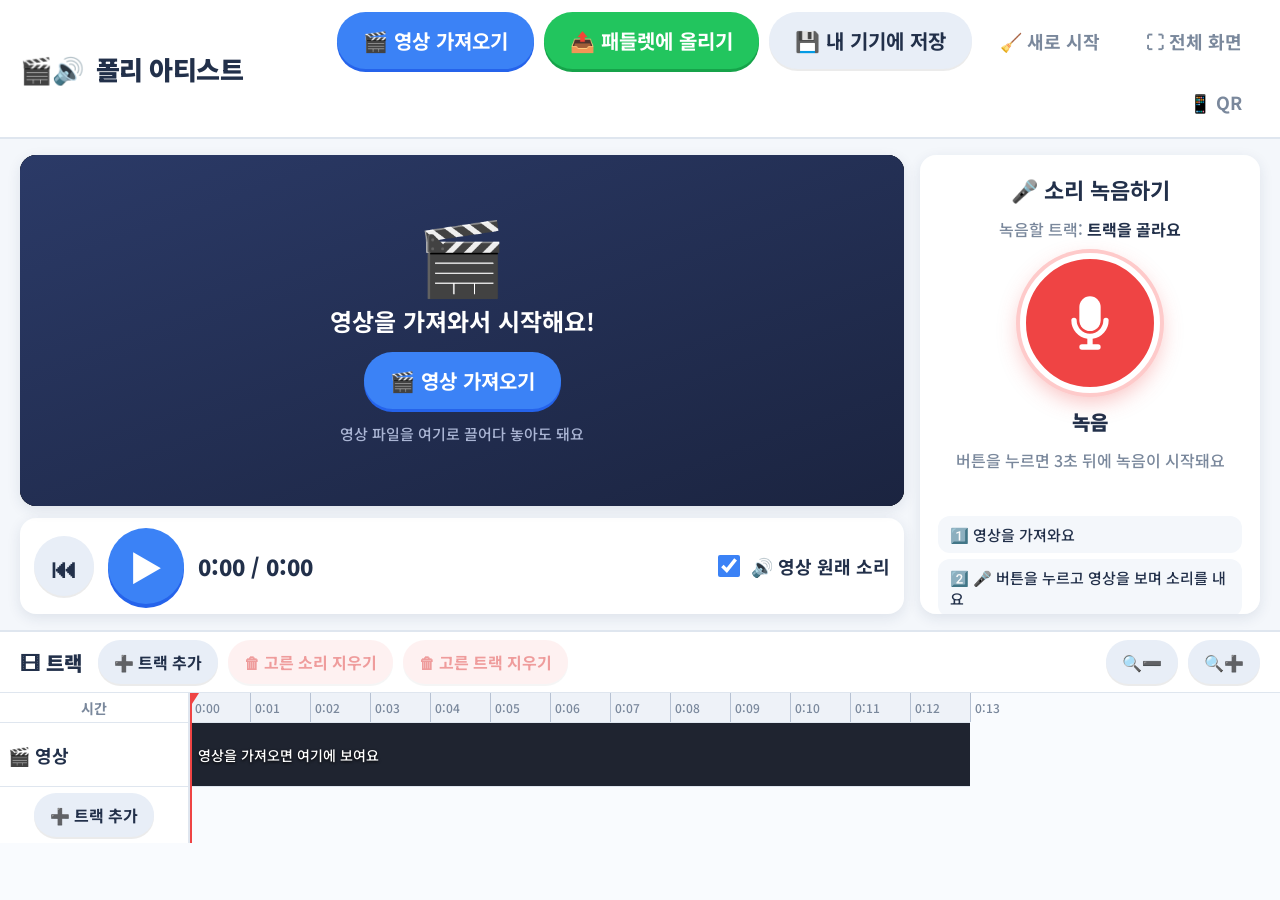
==== index.html @ d7aafd72 "영상 칸을 영상 비율 그대로 고정, 낮은 화면 레이아웃 조정 - video-stage 안에서 영상 비율에 맞춰 프레임 크기를 계산(회전·전체 화면·크기 변화 대응) - 타임라인 높" ====
<!DOCTYPE html>
<html lang="ko">
<head>
  <meta charset="utf-8">
  <meta name="viewport" content="width=device-width, initial-scale=1, maximum-scale=1, user-scalable=no, viewport-fit=cover">
  <meta name="theme-color" content="#3b82f6">
  <meta name="apple-mobile-web-app-capable" content="yes">
  <meta name="mobile-web-app-capable" content="yes">
  <meta name="apple-mobile-web-app-status-bar-style" content="default">
  <meta name="apple-mobile-web-app-title" content="폴리 아티스트">
  <link rel="manifest" href="manifest.webmanifest">
  <link rel="icon" href="icons/icon.svg" type="image/svg+xml">
  <link rel="apple-touch-icon" href="icons/icon-180.png">
  <title>폴리 아티스트 - 영상에 소리 입히기</title>
  <link rel="preconnect" href="https://fonts.googleapis.com">
  <link href="https://fonts.googleapis.com/css2?family=Noto+Sans+KR:wght@500;700;900&display=swap" rel="stylesheet">
  <link rel="stylesheet" href="css/style.css">
</head>
<body>

  <!-- 상단 바 -->
  <header class="topbar">
    <div class="logo"><span class="logo-emoji">🎬🔊</span> 폴리 아티스트</div>
    <div class="topbar-actions">
      <button id="btn-open-video" class="btn btn-big btn-blue">🎬 영상 가져오기</button>
      <button id="btn-send" class="btn btn-big btn-green">📤 패들렛에 올리기</button>
      <button id="btn-export" class="btn btn-big">💾 내 기기에 저장</button>
      <button id="btn-new" class="btn btn-ghost">🧹 새로 시작</button>
      <button id="btn-fullscreen" class="btn btn-ghost" title="전체 화면">⛶ 전체 화면</button>
      <button id="btn-qr" class="btn btn-ghost" title="접속 QR 보기">📱 QR</button>
    </div>
  </header>

  <!-- 작업 공간: 좌측 영상, 우측 녹음 패널 -->
  <main class="workspace">
    <section class="video-area">
      <div class="video-stage" id="video-stage">
      <div class="video-frame" id="video-frame">
        <video id="video" playsinline preload="auto"></video>

        <div class="video-empty" id="video-empty">
          <div class="big-emoji">🎬</div>
          <p class="empty-title">영상을 가져와서 시작해요!</p>
          <button class="btn btn-big btn-blue" id="btn-open-video-2">🎬 영상 가져오기</button>
          <p class="hint">영상 파일을 여기로 끌어다 놓아도 돼요</p>
        </div>

        <div class="countdown" id="countdown" hidden>3</div>
        <div class="rec-badge" id="rec-badge" hidden>● 녹음 중</div>
      </div>
      </div>

      <div class="transport">
        <button id="btn-start" class="btn btn-round" title="처음으로">⏮</button>
        <button id="btn-play" class="btn btn-round btn-play" title="재생">▶</button>
        <div class="time" id="time-display">0:00 / 0:00</div>
        <label class="toggle">
          <input type="checkbox" id="chk-original" checked>
          <span>🔊 영상 원래 소리</span>
        </label>
      </div>
    </section>

    <aside class="record-panel">
      <h2>🎤 소리 녹음하기</h2>
      <p class="record-target">녹음할 트랙: <span id="record-target">트랙을 골라요</span></p>

      <button id="btn-record" class="record-btn" title="녹음" aria-label="녹음">
        <svg class="mic-icon" viewBox="0 0 24 24" aria-hidden="true"><path d="M12 15a4 4 0 0 0 4-4V6a4 4 0 0 0-8 0v5a4 4 0 0 0 4 4z"/><path d="M19 11a1 1 0 0 0-2 0 5 5 0 0 1-10 0 1 1 0 0 0-2 0 7 7 0 0 0 6 6.92V20H9a1 1 0 0 0 0 2h6a1 1 0 0 0 0-2h-2v-2.08A7 7 0 0 0 19 11z"/></svg>
        <svg class="stop-icon" viewBox="0 0 24 24" aria-hidden="true"><rect x="5" y="5" width="14" height="14" rx="3"/></svg>
      </button>
      <p id="record-label" class="record-label">녹음</p>
      <p id="record-status" class="record-status">버튼을 누르면 3초 뒤에 녹음이 시작돼요</p>

      <div class="meter" title="마이크 소리 크기">
        <div id="meter-fill" class="meter-fill"></div>
      </div>

      <div class="tips">
        <div class="tip">1️⃣ 영상을 가져와요</div>
        <div class="tip">2️⃣ 🎤 버튼을 누르고 영상을 보며 소리를 내요</div>
        <div class="tip">3️⃣ 멈춤 버튼을 누르면 녹음 끝!</div>
        <div class="tip">4️⃣ ▶ 재생해서 들어 봐요</div>
      </div>
    </aside>
  </main>

  <!-- 하단 타임라인 -->
  <section class="timeline-area">
    <div class="timeline-toolbar">
      <span class="tl-title">🎞 트랙</span>
      <button id="btn-add-track" class="btn btn-small">➕ 트랙 추가</button>
      <button id="btn-del-clip" class="btn btn-small btn-red" disabled>🗑 고른 소리 지우기</button>
      <button id="btn-del-track" class="btn btn-small btn-red" disabled>🗑 고른 트랙 지우기</button>
      <span class="spacer"></span>
      <button id="btn-zoom-out" class="btn btn-small" title="작게 보기">🔍➖</button>
      <button id="btn-zoom-in" class="btn btn-small" title="크게 보기">🔍➕</button>
    </div>

    <div class="timeline-scroll" id="timeline-scroll">
      <div class="timeline-inner" id="timeline-inner">
        <div class="row ruler-row">
          <div class="track-head ruler-head">시간</div>
          <div class="lane ruler" id="ruler"></div>
        </div>
        <div class="row video-row">
          <div class="track-head video-head">🎬 영상</div>
          <div class="lane video-lane" id="video-lane"></div>
        </div>
        <div id="tracks"></div>
        <div class="row add-row">
          <div class="track-head add-head">
            <button id="btn-add-track-2" class="btn btn-small">➕ 트랙 추가</button>
          </div>
          <div class="lane add-lane"></div>
        </div>
        <div class="playhead" id="playhead"><div class="playhead-knob"></div></div>
      </div>
    </div>
  </section>

  <!-- 물어보기 창 -->
  <div class="modal" id="modal" hidden>
    <div class="modal-box">
      <p id="modal-text" class="modal-text"></p>
      <div class="modal-btns">
        <button id="modal-ok" class="btn btn-big btn-blue">네</button>
        <button id="modal-cancel" class="btn btn-big btn-ghost">아니요</button>
      </div>
    </div>
  </div>

  <!-- 내보내기 진행 창 -->
  <div class="modal" id="export-overlay" hidden>
    <div class="modal-box">
      <p class="modal-text">⏳ 작품을 만드는 중이에요…<br><small>영상이 끝날 때까지 잠깐 기다려요</small></p>
      <div class="progress"><div id="export-progress" class="progress-fill"></div></div>
      <div class="modal-btns">
        <button id="export-cancel" class="btn btn-ghost">그만두기</button>
      </div>
    </div>
  </div>

  <!-- 트랙 그림 고르기 -->
  <div class="modal" id="icon-modal" hidden>
    <div class="modal-box">
      <p class="modal-text">트랙 그림을 골라요</p>
      <div class="icon-grid" id="icon-grid"></div>
      <div class="modal-btns">
        <button id="icon-cancel" class="btn btn-big btn-ghost">닫기</button>
      </div>
    </div>
  </div>

  <!-- 접속 QR -->
  <div class="modal" id="qr-modal" hidden>
    <div class="modal-box qr-box">
      <p class="modal-text">📱 QR을 찍으면 이 앱이 열려요</p>
      <div id="qr-code" class="qr-code"></div>
      <p id="qr-warn" class="qr-warn" hidden>⚠️ 지금은 파일을 내 컴퓨터에서 직접 연 상태라, 이 주소로는 다른 기기가 들어올 수 없어요.<br>앱을 인터넷에 올린 주소(예: https://…github.io/Foley-artist/)를 아래에 적으면 QR이 만들어져요.</p>
      <label class="qr-url-label" for="qr-url">앱 주소 (학생이 들어올 주소)</label>
      <input id="qr-url" class="qr-url" type="url" placeholder="https://..." spellcheck="false">
      <label class="qr-url-label" for="qr-padlet">패들렛 주소 (선택) · 넣으면 학생 화면에 "패들렛 열기" 버튼이 생겨요</label>
      <input id="qr-padlet" class="qr-url" type="url" placeholder="https://padlet.com/..." spellcheck="false">
      <div class="modal-btns">
        <button id="qr-close" class="btn btn-big btn-blue">닫기</button>
      </div>
    </div>
  </div>

  <!-- 패들렛에 올리기 안내 -->
  <div class="modal" id="padlet-modal" hidden>
    <div class="modal-box padlet-box">
      <p class="modal-text">🎉 작품 파일을 저장했어요!</p>
      <ol class="steps">
        <li><b>패들렛</b>을 열어요</li>
        <li><b>➕</b> 버튼을 누르고 <b>파일 올리기</b>를 골라요</li>
        <li>방금 저장한 <b>폴리아티스트_작품</b> 파일을 골라요</li>
      </ol>
      <div class="padlet-btns">
        <a id="padlet-open" class="btn btn-big btn-blue" target="_blank" rel="noopener" hidden>🌐 패들렛 열기</a>
        <button id="padlet-save" class="btn btn-big">💾 파일 다시 저장</button>
      </div>
      <p id="padlet-nolink" class="hint-dark" hidden>선생님이 알려 준 패들렛 주소로 들어가서 올려요</p>
      <div class="modal-btns">
        <button id="padlet-close" class="btn btn-ghost">닫기</button>
      </div>
    </div>
  </div>

  <!-- 보내기 진행 -->
  <div class="modal" id="send-overlay" hidden>
    <div class="modal-box">
      <p class="modal-text" id="send-text">🎬 작품을 만드는 중이에요…</p>
      <div class="progress"><div id="send-progress" class="progress-fill"></div></div>
      <div class="modal-btns">
        <button id="send-cancel" class="btn btn-ghost">그만두기</button>
      </div>
    </div>
  </div>

  <div id="toast" class="toast" hidden></div>
  <input type="file" id="file-input" accept="video/*" hidden>

  <script src="js/vendor/qrcode.js"></script>
  <script src="js/app.js"></script>
</body>
</html>
---- css/style.css ----
/* ===== 폴리 아티스트 스타일 ===== */
:root {
  --bg: #f4f7fb;
  --panel: #ffffff;
  --line: #dfe6ef;
  --text: #22304a;
  --muted: #7a889c;
  --blue: #3b82f6;
  --blue-dark: #2563eb;
  --green: #22c55e;
  --green-dark: #16a34a;
  --red: #ef4444;
  --red-dark: #dc2626;
  --yellow: #fbbf24;
  --head-w: 190px;
  --radius: 16px;
  --shadow: 0 4px 14px rgba(30, 50, 90, 0.10);
}

* { box-sizing: border-box; }

html, body {
  height: 100%; margin: 0;
  overscroll-behavior: none;          /* 당겨서 새로고침 막기 */
  touch-action: manipulation;         /* 두 번 탭 확대 막기 */
  -webkit-touch-callout: none;        /* 길게 눌러도 메뉴 안 뜨게 */
  -webkit-tap-highlight-color: transparent;
}

body {
  font-family: "Noto Sans KR", "Apple SD Gothic Neo", "Malgun Gothic", system-ui, sans-serif;
  font-size: 18px;
  font-weight: 500;
  color: var(--text);
  background: var(--bg);
  display: grid;
  grid-template-rows: auto minmax(0, 1fr) min(320px, 30vh);
  grid-template-rows: auto minmax(0, 1fr) min(320px, 30dvh);
  grid-template-columns: minmax(0, 1fr);
  height: 100vh;
  height: 100dvh;
  overflow: hidden;
  -webkit-user-select: none;
  user-select: none;
}

button { font: inherit; cursor: pointer; }
input { font: inherit; }
[hidden] { display: none !important; }

/* ---------- 버튼 ---------- */
.btn {
  border: none;
  border-radius: 999px;
  padding: 10px 18px;
  background: #e8eef7;
  color: var(--text);
  font-weight: 700;
  box-shadow: 0 2px 0 rgba(0,0,0,0.08);
  transition: transform 0.08s ease, filter 0.1s ease;
  white-space: nowrap;
}
.btn:hover { filter: brightness(1.05); }
.btn:active { transform: translateY(2px) scale(0.98); box-shadow: none; }
.btn:disabled { opacity: 0.45; cursor: not-allowed; transform: none; }
.btn-big { font-size: 20px; padding: 14px 26px; }
.btn-small { font-size: 16px; padding: 10px 16px; min-height: 44px; }
.btn-blue { background: var(--blue); color: #fff; box-shadow: 0 3px 0 var(--blue-dark); }
.btn-green { background: var(--green); color: #fff; box-shadow: 0 3px 0 var(--green-dark); }
.btn-red { background: #fee2e2; color: var(--red-dark); }
.btn-ghost { background: transparent; box-shadow: none; color: var(--muted); }
.btn-ghost:hover { background: #e8eef7; }
.btn-round {
  width: 60px; height: 60px; border-radius: 50%;
  font-size: 26px; padding: 0; display: grid; place-items: center;
}
.btn-play { width: 76px; height: 76px; font-size: 34px; background: var(--blue); color: #fff; box-shadow: 0 4px 0 var(--blue-dark); }

/* ---------- 상단 바 ---------- */
.topbar {
  display: flex; align-items: center; justify-content: space-between; gap: 12px;
  padding: 12px 20px;
  background: var(--panel);
  border-bottom: 2px solid var(--line);
}
.logo { font-size: 26px; font-weight: 900; letter-spacing: -0.5px; white-space: nowrap; }
.logo-emoji { margin-right: 6px; }
.topbar-actions { display: flex; gap: 10px; align-items: center; flex-wrap: wrap; justify-content: flex-end; }

/* ---------- 작업 공간 ---------- */
.workspace {
  display: grid;
  grid-template-columns: 1fr 340px;
  gap: 16px;
  padding: 16px 20px;
  min-height: 0;
  min-width: 0;
}

.video-area { display: flex; flex-direction: column; gap: 12px; min-height: 0; }

/* 영상 무대: 남는 공간 전체. 그 안에서 .video-frame 이 영상 비율 그대로 최대 크기로 놓임 */
.video-stage {
  flex: 1; min-height: 0; min-width: 0;
  display: grid; place-items: center;
}
.video-frame {
  position: relative;
  width: 100%; height: 100%;        /* 영상이 없을 때는 무대를 다 채움. 영상이 오면 JS가 비율대로 크기를 정함 */
  background: #14161c;
  border-radius: var(--radius);
  overflow: hidden;
  box-shadow: var(--shadow);
  display: grid; place-items: center;
}
.video-frame.dragover { outline: 5px dashed var(--yellow); outline-offset: -5px; }
#video { width: 100%; height: 100%; max-width: 100%; max-height: 100%; object-fit: contain; object-position: center; display: block; background: #14161c; }
.video-frame:fullscreen { border-radius: 0; }

.video-empty {
  position: absolute; inset: 0;
  display: flex; flex-direction: column; align-items: center; justify-content: center; gap: 14px;
  color: #fff; text-align: center;
  background: linear-gradient(160deg, #2b3a67, #1b2440);
}
.big-emoji { font-size: 72px; line-height: 1; }
.empty-title { font-size: 24px; font-weight: 700; margin: 0; }
.hint { color: #aab5d4; font-size: 15px; margin: 0; }

.countdown {
  position: absolute; inset: 0;
  display: grid; place-items: center;
  font-size: 160px; font-weight: 900; color: #fff;
  text-shadow: 0 6px 30px rgba(0,0,0,0.6);
  background: rgba(0,0,0,0.35);
  animation: pop 1s ease-in-out infinite;
}
@keyframes pop { 0% { transform: scale(0.7); opacity: 0.4; } 30% { transform: scale(1.1); opacity: 1; } 100% { transform: scale(1); opacity: 1; } }

.rec-badge {
  position: absolute; top: 14px; left: 14px;
  background: var(--red); color: #fff;
  padding: 6px 14px; border-radius: 999px; font-weight: 900;
  animation: blink 1s steps(2, start) infinite;
}
@keyframes blink { to { visibility: hidden; } }

.transport {
  display: flex; align-items: center; gap: 14px;
  padding: 10px 14px;
  background: var(--panel);
  border-radius: var(--radius);
  box-shadow: var(--shadow);
}
.time { font-size: 22px; font-weight: 900; font-variant-numeric: tabular-nums; min-width: 120px; }
.toggle { margin-left: auto; display: flex; align-items: center; gap: 8px; cursor: pointer; font-weight: 700; }
.toggle input { width: 22px; height: 22px; accent-color: var(--blue); }

/* ---------- 녹음 패널 ---------- */
.record-panel {
  background: var(--panel);
  border-radius: var(--radius);
  box-shadow: var(--shadow);
  padding: 18px;
  display: flex; flex-direction: column; align-items: center; gap: 12px;
  overflow: auto;
}
.record-panel h2 { margin: 0; font-size: 22px; flex: 0 0 auto; }
.record-panel > p { flex: 0 0 auto; }
.record-target { margin: 0; color: var(--muted); font-size: 16px; text-align: center; }
.record-target span { color: var(--text); font-weight: 700; }

.record-btn {
  width: 140px; height: 140px; border-radius: 50%;
  border: 6px solid #fff;
  background: var(--red);
  box-shadow: 0 0 0 4px #fecaca, 0 8px 22px rgba(239, 68, 68, 0.35);
  display: flex; align-items: center; justify-content: center;
  flex: 0 0 auto;                      /* 패널이 낮아도 찌그러지지 않게 */
  padding: 0; position: relative;
  transition: transform 0.12s ease, background 0.2s ease;
}
.record-btn:hover { background: #f05252; }
.record-btn:active { transform: scale(0.94); }
.record-btn svg { width: 64px; height: 64px; fill: #fff; display: block; }
.record-btn .stop-icon { display: none; }
.record-btn.armed { animation: pulse 1s ease-in-out infinite; }
.record-btn.recording {
  background: #1f2937;
  animation: ring 1.2s ease-out infinite;
}
.record-btn.recording .mic-icon { display: none; }
.record-btn.recording .stop-icon { display: block; fill: var(--red); }
@keyframes pulse { 0%, 100% { transform: scale(1); } 50% { transform: scale(1.06); } }
@keyframes ring {
  0%   { box-shadow: 0 0 0 4px #fecaca, 0 0 0 8px rgba(239, 68, 68, 0.45); }
  100% { box-shadow: 0 0 0 4px #fecaca, 0 0 0 26px rgba(239, 68, 68, 0); }
}
@media (prefers-reduced-motion: reduce) {
  .record-btn.armed, .record-btn.recording, .rec-badge, .countdown { animation: none; }
}
.record-label { margin: 2px 0 0; font-size: 20px; font-weight: 900; }

.record-status { margin: 0; text-align: center; font-size: 16px; color: var(--muted); min-height: 44px; }

.meter { width: 100%; height: 18px; background: #e8eef7; border-radius: 999px; overflow: hidden; }
.meter-fill {
  height: 100%; width: 0%;
  background: linear-gradient(90deg, var(--green), var(--yellow) 70%, var(--red));
  transition: width 0.06s linear;
}

.tips { width: 100%; display: flex; flex-direction: column; gap: 6px; margin-top: auto; }
.tip { background: #f4f7fb; border-radius: 12px; padding: 8px 12px; font-size: 15px; }

/* ---------- 타임라인 ---------- */
.timeline-area {
  display: flex; flex-direction: column;
  min-width: 0; overflow: hidden;
  background: var(--panel);
  border-top: 2px solid var(--line);
  min-height: 0;
}
.timeline-toolbar {
  display: flex; align-items: center; gap: 10px;
  padding: 8px 20px;
  border-bottom: 1px solid var(--line);
}
.tl-title { font-weight: 900; font-size: 20px; margin-right: 6px; }
.spacer { flex: 1; }

.timeline-scroll { flex: 1; min-height: 0; overflow: auto; position: relative; background: #f9fbfe; touch-action: pan-x pan-y; -webkit-overflow-scrolling: touch; }
.timeline-inner { position: relative; min-width: 100%; }

.row { display: flex; position: relative; }
.track-head {
  position: sticky; left: 0; z-index: 6;
  width: var(--head-w); flex: 0 0 var(--head-w);
  background: #fff;
  border-right: 2px solid var(--line);
  border-bottom: 1px solid var(--line);
  display: flex; align-items: center; gap: 6px;
  padding: 6px 8px;
  font-weight: 700;
}
.lane {
  position: relative; flex: 0 0 auto;
  border-bottom: 1px solid var(--line);
  background-image: linear-gradient(90deg, rgba(0,0,0,0.05) 1px, transparent 1px);
}

.ruler-row { height: 30px; }
.ruler-head { font-size: 14px; color: var(--muted); justify-content: center; }
.ruler { background: #eef2f8; cursor: pointer; }
.tick { position: absolute; top: 0; bottom: 0; border-left: 1px solid #b7c2d3; font-size: 12px; color: var(--muted); padding-left: 4px; line-height: 30px; }

.video-row { height: 64px; }
.video-lane { background: #1f2430; cursor: pointer; overflow: hidden; }
.thumb { position: absolute; top: 0; height: 100%; object-fit: cover; opacity: 0.9; border-right: 1px solid rgba(255,255,255,0.15); }
.video-label { position: absolute; left: 8px; top: 50%; transform: translateY(-50%); color: #fff; font-size: 14px; pointer-events: none; text-shadow: 0 1px 3px #000; }

.track-row { height: 76px; }
.track-row.drop-target .lane { background-color: #fff7cc; }
.track-head.selected { background: #e6f0ff; box-shadow: inset 4px 0 0 var(--blue); }
.icon-btn { border: none; background: #f1f5fb; width: 44px; height: 44px; border-radius: 12px; font-size: 24px; padding: 0; flex: 0 0 auto; }
.icon-btn:active { transform: scale(0.95); }
.track-name {
  flex: 1; min-width: 0; border: none; background: transparent;
  font-weight: 700; font-size: 15px; padding: 2px 4px; border-radius: 6px;
  color: var(--text);
}
.track-name:focus { outline: 2px solid var(--blue); background: #fff; }
.track-btns { display: flex; flex-direction: row; gap: 4px; }
.mini-btn { border: none; background: #f1f5fb; font-size: 20px; width: 40px; height: 40px; padding: 0; border-radius: 10px; line-height: 1; flex: 0 0 auto; }
.mini-btn:hover { background: #e8eef7; }
.track-lane { cursor: pointer; }

.clip {
  position: absolute; top: 6px; bottom: 6px;
  border-radius: 12px;
  overflow: hidden;
  border: 3px solid rgba(0,0,0,0.12);
  cursor: grab;
  touch-action: none;
  box-shadow: 0 2px 6px rgba(0,0,0,0.12);
}
.clip.selected { border-color: var(--blue); box-shadow: 0 0 0 3px rgba(59,130,246,0.35); }
.clip.dragging { cursor: grabbing; opacity: 0.85; z-index: 3; }
.clip canvas { position: absolute; inset: 0; width: 100%; height: 100%; pointer-events: none; }
.clip-handle {
  position: absolute; top: 0; bottom: 0; width: 16px;
  cursor: ew-resize; touch-action: none; z-index: 2;
  display: flex; align-items: center; justify-content: center;
}
.clip-handle::after {
  content: ""; width: 4px; height: 40%; border-radius: 2px;
  background: rgba(0,0,0,0.35);
}
.clip-handle.left { left: 0; }
.clip-handle.right { right: 0; }
.clip.selected .clip-handle::after { background: var(--blue-dark); width: 5px; }
.clip.trimming { cursor: ew-resize; }
.clip-time {
  position: absolute; right: 8px; bottom: 4px;
  font-size: 12px; font-weight: 700; color: rgba(0,0,0,0.55);
  pointer-events: none; font-variant-numeric: tabular-nums;
}
.clip-label {
  position: absolute; left: 8px; top: 4px;
  font-size: 13px; font-weight: 700; color: rgba(0,0,0,0.7);
  pointer-events: none; white-space: nowrap;
  text-shadow: 0 1px 0 rgba(255,255,255,0.7);
}

.add-row { height: 56px; }
.add-head { justify-content: center; border-bottom: none; }
.add-lane { border-bottom: none; background: transparent; }

.playhead {
  position: absolute; top: 0; bottom: 0;
  width: 3px; margin-left: -1px;
  background: var(--red);
  z-index: 5; pointer-events: none;
}
.playhead-knob {
  position: absolute; top: 0; left: -8px;
  border-left: 9px solid transparent; border-right: 9px solid transparent;
  border-top: 14px solid var(--red);
}

/* ---------- 모달 / 토스트 ---------- */
.modal {
  position: fixed; inset: 0; z-index: 50;
  background: rgba(20, 30, 50, 0.45);
  display: grid; place-items: center;
}
.modal-box {
  background: #fff; border-radius: 24px; padding: 28px 32px;
  min-width: 340px; max-width: 90vw;
  box-shadow: 0 20px 50px rgba(0,0,0,0.3);
  display: flex; flex-direction: column; gap: 20px; align-items: center;
}
.modal-text { margin: 0; font-size: 22px; font-weight: 700; text-align: center; line-height: 1.5; }
.modal-text small { font-size: 16px; color: var(--muted); font-weight: 500; }
.modal-btns { display: flex; gap: 12px; }
.icon-grid {
  display: grid; grid-template-columns: repeat(6, 1fr); gap: 10px;
  max-width: 440px; max-height: 50vh; overflow: auto; padding: 4px;
}
.icon-choice {
  border: 3px solid transparent; background: #f1f5fb; border-radius: 14px;
  font-size: 34px; width: 60px; height: 60px; padding: 0; display: grid; place-items: center;
}
.icon-choice:active { transform: scale(0.92); }
.icon-choice.current { border-color: var(--blue); background: #e6f0ff; }
.qr-box { max-width: 420px; }
.qr-code { display: grid; place-items: center; background: #fff; padding: 8px; border-radius: 12px; }
.qr-code svg { width: min(60vw, 320px); height: auto; }
.qr-url-label { font-size: 14px; color: var(--muted); align-self: flex-start; }
.qr-warn { margin: 0; font-size: 15px; line-height: 1.5; background: #fff7cc; border-radius: 12px; padding: 10px 14px; text-align: left; }
.qr-url { width: 100%; font-size: 15px; padding: 10px 12px; border: 2px solid var(--line); border-radius: 10px; -webkit-user-select: text; user-select: text; }
.padlet-box { max-width: 480px; }
.steps { margin: 0; padding-left: 26px; font-size: 18px; line-height: 1.8; align-self: stretch; }
.padlet-btns { display: flex; flex-direction: column; gap: 10px; width: 100%; }
.padlet-btns .btn { text-align: center; text-decoration: none; display: block; }
.hint-dark { margin: 0; color: var(--muted); font-size: 15px; text-align: center; }
.progress { width: 100%; height: 20px; background: #e8eef7; border-radius: 999px; overflow: hidden; }
.progress-fill { height: 100%; width: 0%; background: var(--green); transition: width 0.2s linear; }

.toast {
  position: fixed; left: 50%; bottom: 340px; transform: translateX(-50%);
  background: #1f2937; color: #fff;
  padding: 14px 24px; border-radius: 999px;
  font-size: 20px; font-weight: 700;
  box-shadow: 0 10px 30px rgba(0,0,0,0.3);
  z-index: 60;
  animation: toast-in 0.25s ease;
}
@keyframes toast-in { from { opacity: 0; transform: translate(-50%, 10px); } to { opacity: 1; transform: translate(-50%, 0); } }

/* ---------- 작은 화면 ---------- */
/* 낮은 화면(가로로 든 태블릿): 여백과 조작 버튼을 줄여 영상 공간 확보 */
@media (max-height: 760px) {
  .topbar { padding: 8px 16px; }
  .logo { font-size: 20px; }
  .btn-big { font-size: 17px; padding: 10px 18px; }
  .workspace { padding: 10px 16px; gap: 10px; }
  .video-area { gap: 8px; }
  .transport { padding: 6px 12px; gap: 10px; }
  .btn-round { width: 48px; height: 48px; font-size: 22px; }
  .btn-play { width: 56px; height: 56px; font-size: 26px; }
  .time { font-size: 18px; min-width: 100px; }
  .record-panel { padding: 12px; gap: 8px; }
  .record-panel h2 { font-size: 18px; }
  .record-btn { width: 96px; height: 96px; border-width: 5px; }
  .record-btn svg { width: 44px; height: 44px; }
  .record-label { font-size: 16px; }
  .record-status { min-height: 0; font-size: 14px; }
  .tips { display: none; }
  .timeline-toolbar { padding: 6px 16px; }
  .track-row { height: 64px; }
  .video-row { height: 52px; }
}

@media (max-width: 900px) {
  body { grid-template-rows: auto 1fr min(300px, 34dvh); }
  .topbar { flex-wrap: wrap; }
  .topbar-actions { flex-wrap: wrap; }
  .workspace { grid-template-columns: 1fr; grid-template-rows: auto auto; overflow: auto; }
  .video-stage { height: 52vh; height: 52dvh; flex: 0 0 auto; }
  .record-panel { flex-direction: row; flex-wrap: wrap; justify-content: center; }
  .tips { display: none; }
  .record-btn { width: 104px; height: 104px; }
  .record-btn svg { width: 48px; height: 48px; }
  .logo { font-size: 20px; }
  .btn-big { font-size: 16px; padding: 10px 16px; }
}
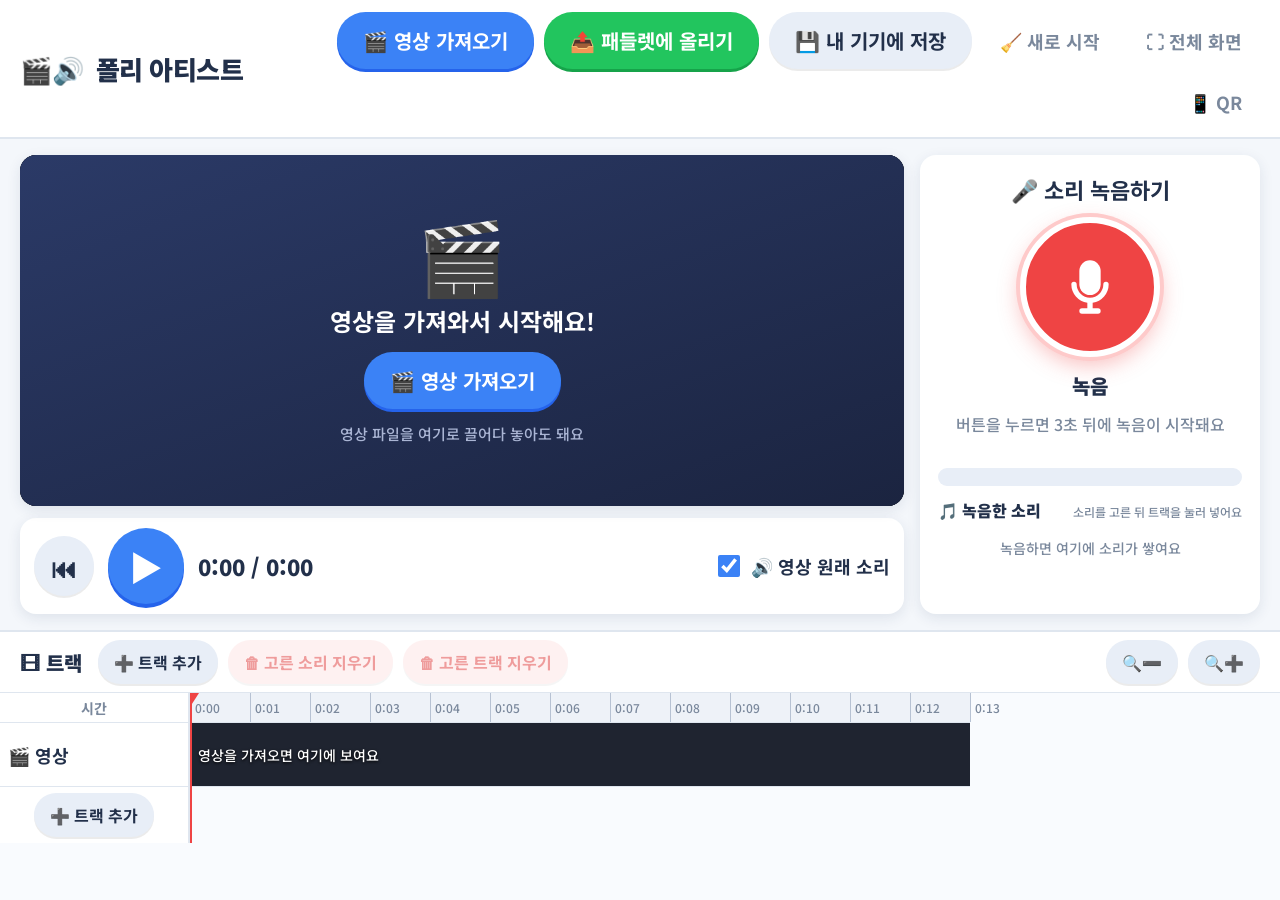
==== commit c4f369e6: "녹음한 소리 목록 도입: 녹음 → 목록에 쌓임 → 고른 뒤 트랙을 눌러 넣기 - 녹음 버튼 아래 안내문 대신 녹음 항목 목록(항목마다 다른 색, 들어 보기, 지우기) - 항목 선택" ====
--- a/index.html
+++ b/index.html
@@ -63,7 +63,6 @@
 
     <aside class="record-panel">
       <h2>🎤 소리 녹음하기</h2>
-      <p class="record-target">녹음할 트랙: <span id="record-target">트랙을 골라요</span></p>
 
       <button id="btn-record" class="record-btn" title="녹음" aria-label="녹음">
         <svg class="mic-icon" viewBox="0 0 24 24" aria-hidden="true"><path d="M12 15a4 4 0 0 0 4-4V6a4 4 0 0 0-8 0v5a4 4 0 0 0 4 4z"/><path d="M19 11a1 1 0 0 0-2 0 5 5 0 0 1-10 0 1 1 0 0 0-2 0 7 7 0 0 0 6 6.92V20H9a1 1 0 0 0 0 2h6a1 1 0 0 0 0-2h-2v-2.08A7 7 0 0 0 19 11z"/></svg>
@@ -76,11 +75,13 @@
         <div id="meter-fill" class="meter-fill"></div>
       </div>
 
-      <div class="tips">
-        <div class="tip">1️⃣ 영상을 가져와요</div>
-        <div class="tip">2️⃣ 🎤 버튼을 누르고 영상을 보며 소리를 내요</div>
-        <div class="tip">3️⃣ 멈춤 버튼을 누르면 녹음 끝!</div>
-        <div class="tip">4️⃣ ▶ 재생해서 들어 봐요</div>
+      <div class="sound-list-wrap">
+        <div class="sound-list-head">
+          <span>🎵 녹음한 소리</span>
+          <span id="sound-hint" class="sound-hint">소리를 고른 뒤 트랙을 눌러 넣어요</span>
+        </div>
+        <div id="sound-list" class="sound-list"></div>
+        <p id="sound-empty" class="sound-empty">녹음하면 여기에 소리가 쌓여요</p>
       </div>
     </aside>
   </main>
@@ -165,6 +166,7 @@
       <div class="modal-btns">
         <button id="qr-close" class="btn btn-big btn-blue">닫기</button>
       </div>
+      <p class="version-label">앱 버전 <span id="app-version"></span></p>
     </div>
   </div>
 
--- a/css/style.css
+++ b/css/style.css
@@ -210,8 +210,27 @@
   transition: width 0.06s linear;
 }
 
-.tips { width: 100%; display: flex; flex-direction: column; gap: 6px; margin-top: auto; }
-.tip { background: #f4f7fb; border-radius: 12px; padding: 8px 12px; font-size: 15px; }
+.sound-list-wrap { width: 100%; display: flex; flex-direction: column; gap: 6px; flex: 1 1 auto; min-height: 0; }
+.sound-list-head { display: flex; align-items: baseline; justify-content: space-between; gap: 8px; font-weight: 900; font-size: 16px; }
+.sound-hint { font-size: 12px; font-weight: 500; color: var(--muted); }
+.sound-hint.active { color: var(--blue-dark); font-weight: 700; cursor: pointer; }
+.sound-list { display: flex; flex-direction: column; gap: 6px; overflow: auto; min-height: 0; }
+.sound-empty { margin: 4px 0 0; font-size: 14px; color: var(--muted); text-align: center; }
+.sound-item {
+  display: flex; align-items: center; gap: 8px;
+  padding: 6px 8px; border-radius: 12px;
+  border: 3px solid transparent; background: #f4f7fb;
+  cursor: pointer; flex: 0 0 auto;
+}
+.sound-item:active { transform: scale(0.98); }
+.sound-item.selected { border-color: var(--blue); background: #e6f0ff; }
+.sound-item.placed { opacity: 0.9; }
+.sound-swatch { width: 26px; height: 26px; border-radius: 8px; flex: 0 0 auto; border: 2px solid rgba(0,0,0,0.12); }
+.sound-name { flex: 1; min-width: 0; font-weight: 700; font-size: 15px; white-space: nowrap; overflow: hidden; text-overflow: ellipsis; }
+.sound-meta { font-size: 12px; color: var(--muted); white-space: nowrap; }
+.sound-btn { border: none; background: #fff; width: 34px; height: 34px; border-radius: 10px; font-size: 15px; padding: 0; flex: 0 0 auto; box-shadow: 0 1px 0 rgba(0,0,0,0.08); }
+.track-row.can-drop .lane { background-color: #e6f0ff; }
+.track-row.can-drop .track-head { background: #e6f0ff; }
 
 /* ---------- 타임라인 ---------- */
 .timeline-area {
@@ -364,6 +383,7 @@
 .padlet-btns { display: flex; flex-direction: column; gap: 10px; width: 100%; }
 .padlet-btns .btn { text-align: center; text-decoration: none; display: block; }
 .hint-dark { margin: 0; color: var(--muted); font-size: 15px; text-align: center; }
+.version-label { margin: 0; font-size: 12px; color: var(--muted); }
 .progress { width: 100%; height: 20px; background: #e8eef7; border-radius: 999px; overflow: hidden; }
 .progress-fill { height: 100%; width: 0%; background: var(--green); transition: width 0.2s linear; }
 
@@ -396,7 +416,6 @@
   .record-btn svg { width: 44px; height: 44px; }
   .record-label { font-size: 16px; }
   .record-status { min-height: 0; font-size: 14px; }
-  .tips { display: none; }
   .timeline-toolbar { padding: 6px 16px; }
   .track-row { height: 64px; }
   .video-row { height: 52px; }
@@ -409,7 +428,7 @@
   .workspace { grid-template-columns: 1fr; grid-template-rows: auto auto; overflow: auto; }
   .video-stage { height: 52vh; height: 52dvh; flex: 0 0 auto; }
   .record-panel { flex-direction: row; flex-wrap: wrap; justify-content: center; }
-  .tips { display: none; }
+  .sound-list-wrap { flex: 1 1 200px; }
   .record-btn { width: 104px; height: 104px; }
   .record-btn svg { width: 48px; height: 48px; }
   .logo { font-size: 20px; }
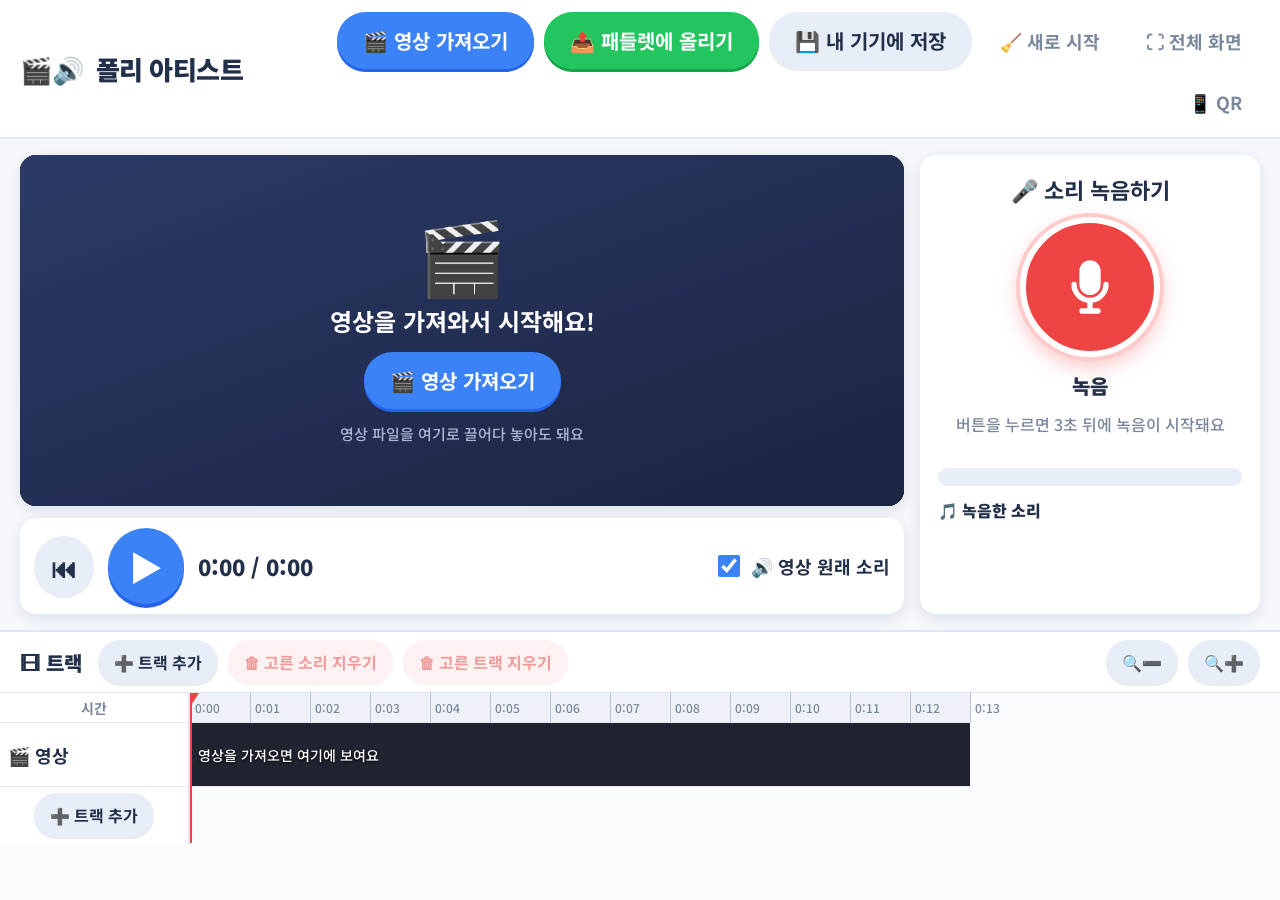
==== commit eafe43c6: "녹음 항목 자동 선택 제거, 안내 문구 삭제, 소리 크기 막대 녹음 중 유지 - 녹음 후 항목을 자동 선택하지 않아 트랙을 건드려도 저절로 들어가지 않음 - 항목을 누르면 선택, " ====
--- a/index.html
+++ b/index.html
@@ -76,12 +76,8 @@
       </div>
 
       <div class="sound-list-wrap">
-        <div class="sound-list-head">
-          <span>🎵 녹음한 소리</span>
-          <span id="sound-hint" class="sound-hint">소리를 고른 뒤 트랙을 눌러 넣어요</span>
-        </div>
+        <div class="sound-list-head"><span>🎵 녹음한 소리</span></div>
         <div id="sound-list" class="sound-list"></div>
-        <p id="sound-empty" class="sound-empty">녹음하면 여기에 소리가 쌓여요</p>
       </div>
     </aside>
   </main>
--- a/css/style.css
+++ b/css/style.css
@@ -212,10 +212,7 @@
 
 .sound-list-wrap { width: 100%; display: flex; flex-direction: column; gap: 6px; flex: 1 1 auto; min-height: 0; }
 .sound-list-head { display: flex; align-items: baseline; justify-content: space-between; gap: 8px; font-weight: 900; font-size: 16px; }
-.sound-hint { font-size: 12px; font-weight: 500; color: var(--muted); }
-.sound-hint.active { color: var(--blue-dark); font-weight: 700; cursor: pointer; }
 .sound-list { display: flex; flex-direction: column; gap: 6px; overflow: auto; min-height: 0; }
-.sound-empty { margin: 4px 0 0; font-size: 14px; color: var(--muted); text-align: center; }
 .sound-item {
   display: flex; align-items: center; gap: 8px;
   padding: 6px 8px; border-radius: 12px;
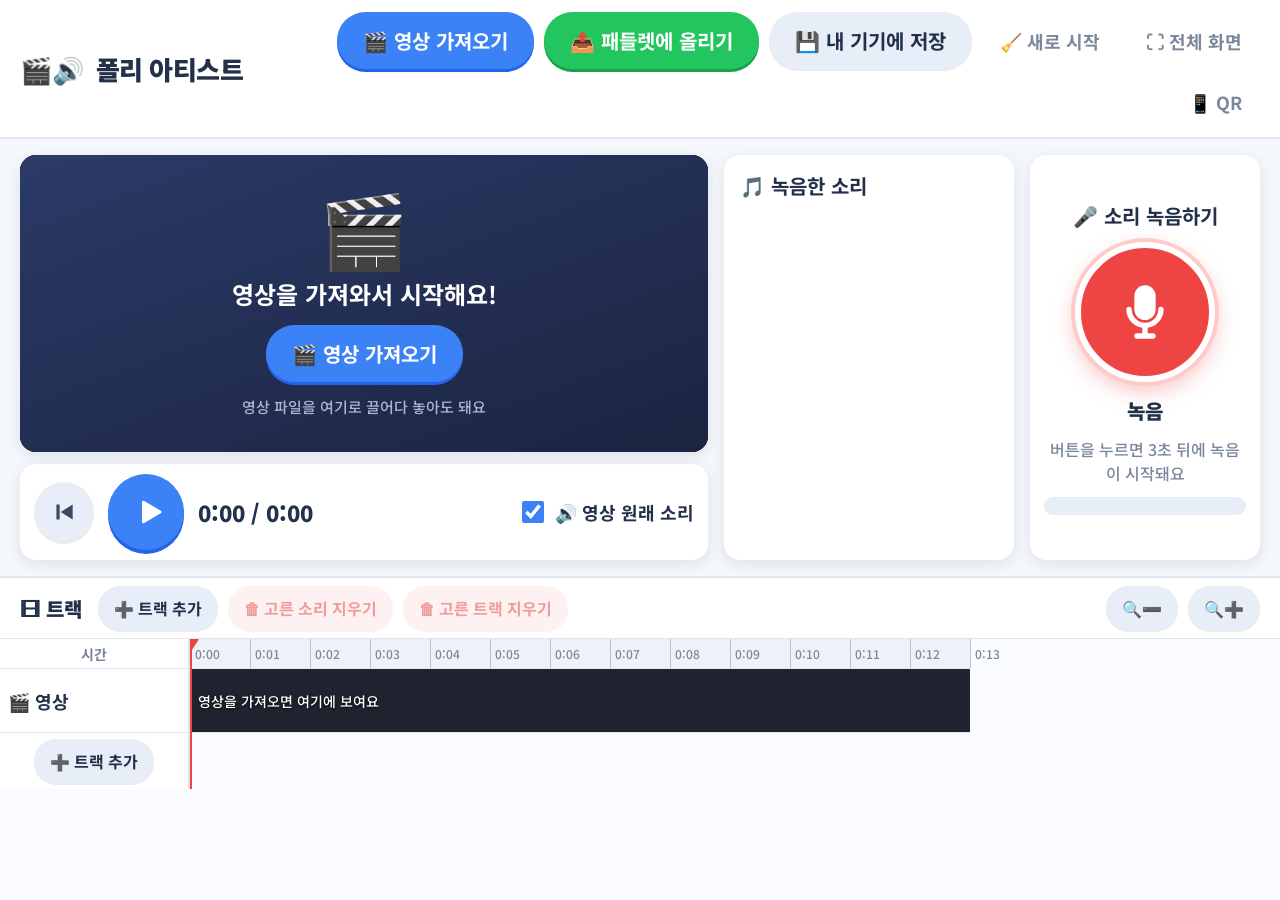
==== commit 1a82ec74: "3단 레이아웃(영상·소리 목록·녹음), 타임라인 확대, 재생/멈춤 아이콘, 미터 감도 향상 Co-Authored-By: Claude Fable 5.1 <noreply@anthrop" ====
--- a/index.html
+++ b/index.html
@@ -51,8 +51,13 @@
       </div>
 
       <div class="transport">
-        <button id="btn-start" class="btn btn-round" title="처음으로">⏮</button>
-        <button id="btn-play" class="btn btn-round btn-play" title="재생">▶</button>
+        <button id="btn-start" class="btn btn-round" title="처음으로" aria-label="처음으로">
+          <svg viewBox="0 0 24 24" aria-hidden="true"><path d="M5 5h3v14H5zM20 5v14L9 12z"/></svg>
+        </button>
+        <button id="btn-play" class="btn btn-round btn-play" title="재생" aria-label="재생">
+          <svg class="ic-play" viewBox="0 0 24 24" aria-hidden="true"><path d="M8 5.5v13a1 1 0 0 0 1.5.87l11-6.5a1 1 0 0 0 0-1.74l-11-6.5A1 1 0 0 0 8 5.5z"/></svg>
+          <svg class="ic-pause" viewBox="0 0 24 24" aria-hidden="true"><rect x="6" y="5" width="4.5" height="14" rx="1.5"/><rect x="13.5" y="5" width="4.5" height="14" rx="1.5"/></svg>
+        </button>
         <div class="time" id="time-display">0:00 / 0:00</div>
         <label class="toggle">
           <input type="checkbox" id="chk-original" checked>
@@ -60,6 +65,11 @@
         </label>
       </div>
     </section>
+
+    <aside class="sound-panel">
+      <h2>🎵 녹음한 소리</h2>
+      <div id="sound-list" class="sound-list"></div>
+    </aside>
 
     <aside class="record-panel">
       <h2>🎤 소리 녹음하기</h2>
@@ -73,11 +83,6 @@
 
       <div class="meter" title="마이크 소리 크기">
         <div id="meter-fill" class="meter-fill"></div>
-      </div>
-
-      <div class="sound-list-wrap">
-        <div class="sound-list-head"><span>🎵 녹음한 소리</span></div>
-        <div id="sound-list" class="sound-list"></div>
       </div>
     </aside>
   </main>
--- a/css/style.css
+++ b/css/style.css
@@ -34,8 +34,8 @@
   color: var(--text);
   background: var(--bg);
   display: grid;
-  grid-template-rows: auto minmax(0, 1fr) min(320px, 30vh);
-  grid-template-rows: auto minmax(0, 1fr) min(320px, 30dvh);
+  grid-template-rows: auto minmax(0, 1fr) min(380px, 36vh);
+  grid-template-rows: auto minmax(0, 1fr) min(380px, 36dvh);
   grid-template-columns: minmax(0, 1fr);
   height: 100vh;
   height: 100dvh;
@@ -72,9 +72,17 @@
 .btn-ghost:hover { background: #e8eef7; }
 .btn-round {
   width: 60px; height: 60px; border-radius: 50%;
-  font-size: 26px; padding: 0; display: grid; place-items: center;
-}
-.btn-play { width: 76px; height: 76px; font-size: 34px; background: var(--blue); color: #fff; box-shadow: 0 4px 0 var(--blue-dark); }
+  padding: 0; display: flex; align-items: center; justify-content: center;
+  color: #3b4a66;
+}
+.btn-round svg { width: 26px; height: 26px; fill: currentColor; display: block; }
+.btn-play { width: 76px; height: 76px; background: var(--blue); color: #fff; box-shadow: 0 4px 0 var(--blue-dark); }
+.btn-play svg { width: 36px; height: 36px; }
+.btn-play .ic-play { margin-left: 4px; }      /* 삼각형은 살짝 오른쪽이 가운데로 보임 */
+.btn-play .ic-pause { display: none; }
+.btn-play.playing .ic-play { display: none; }
+.btn-play.playing .ic-pause { display: block; }
+.btn-play.playing { background: #475569; box-shadow: 0 4px 0 #334155; }
 
 /* ---------- 상단 바 ---------- */
 .topbar {
@@ -90,7 +98,7 @@
 /* ---------- 작업 공간 ---------- */
 .workspace {
   display: grid;
-  grid-template-columns: 1fr 340px;
+  grid-template-columns: minmax(0, 1fr) minmax(220px, 290px) 230px;
   gap: 16px;
   padding: 16px 20px;
   min-height: 0;
@@ -156,16 +164,27 @@
 .toggle { margin-left: auto; display: flex; align-items: center; gap: 8px; cursor: pointer; font-weight: 700; }
 .toggle input { width: 22px; height: 22px; accent-color: var(--blue); }
 
+/* ---------- 소리 목록 패널 ---------- */
+.sound-panel {
+  background: var(--panel);
+  border-radius: var(--radius);
+  box-shadow: var(--shadow);
+  padding: 16px;
+  display: flex; flex-direction: column; gap: 10px;
+  min-height: 0; min-width: 0;
+}
+.sound-panel h2 { margin: 0; font-size: 20px; flex: 0 0 auto; }
+
 /* ---------- 녹음 패널 ---------- */
 .record-panel {
   background: var(--panel);
   border-radius: var(--radius);
   box-shadow: var(--shadow);
-  padding: 18px;
-  display: flex; flex-direction: column; align-items: center; gap: 12px;
-  overflow: auto;
-}
-.record-panel h2 { margin: 0; font-size: 22px; flex: 0 0 auto; }
+  padding: 18px 14px;
+  display: flex; flex-direction: column; align-items: center; justify-content: center; gap: 12px;
+  overflow: auto; min-width: 0;
+}
+.record-panel h2 { margin: 0; font-size: 20px; flex: 0 0 auto; white-space: nowrap; }
 .record-panel > p { flex: 0 0 auto; }
 .record-target { margin: 0; color: var(--muted); font-size: 16px; text-align: center; }
 .record-target span { color: var(--text); font-weight: 700; }
@@ -207,12 +226,10 @@
 .meter-fill {
   height: 100%; width: 0%;
   background: linear-gradient(90deg, var(--green), var(--yellow) 70%, var(--red));
-  transition: width 0.06s linear;
-}
-
-.sound-list-wrap { width: 100%; display: flex; flex-direction: column; gap: 6px; flex: 1 1 auto; min-height: 0; }
-.sound-list-head { display: flex; align-items: baseline; justify-content: space-between; gap: 8px; font-weight: 900; font-size: 16px; }
-.sound-list { display: flex; flex-direction: column; gap: 6px; overflow: auto; min-height: 0; }
+  transition: width 0.04s linear;
+}
+
+.sound-list { display: flex; flex-direction: column; gap: 8px; overflow: auto; min-height: 0; flex: 1 1 auto; }
 .sound-item {
   display: flex; align-items: center; gap: 8px;
   padding: 6px 8px; border-radius: 12px;
@@ -223,7 +240,8 @@
 .sound-item.selected { border-color: var(--blue); background: #e6f0ff; }
 .sound-item.placed { opacity: 0.9; }
 .sound-swatch { width: 26px; height: 26px; border-radius: 8px; flex: 0 0 auto; border: 2px solid rgba(0,0,0,0.12); }
-.sound-name { flex: 1; min-width: 0; font-weight: 700; font-size: 15px; white-space: nowrap; overflow: hidden; text-overflow: ellipsis; }
+.sound-text { flex: 1; min-width: 0; display: flex; flex-direction: column; gap: 1px; }
+.sound-name { font-weight: 700; font-size: 15px; white-space: nowrap; overflow: hidden; text-overflow: ellipsis; }
 .sound-meta { font-size: 12px; color: var(--muted); white-space: nowrap; }
 .sound-btn { border: none; background: #fff; width: 34px; height: 34px; border-radius: 10px; font-size: 15px; padding: 0; flex: 0 0 auto; box-shadow: 0 1px 0 rgba(0,0,0,0.08); }
 .track-row.can-drop .lane { background-color: #e6f0ff; }
@@ -275,7 +293,7 @@
 .thumb { position: absolute; top: 0; height: 100%; object-fit: cover; opacity: 0.9; border-right: 1px solid rgba(255,255,255,0.15); }
 .video-label { position: absolute; left: 8px; top: 50%; transform: translateY(-50%); color: #fff; font-size: 14px; pointer-events: none; text-shadow: 0 1px 3px #000; }
 
-.track-row { height: 76px; }
+.track-row { height: 88px; }
 .track-row.drop-target .lane { background-color: #fff7cc; }
 .track-head.selected { background: #e6f0ff; box-shadow: inset 4px 0 0 var(--blue); }
 .icon-btn { border: none; background: #f1f5fb; width: 44px; height: 44px; border-radius: 12px; font-size: 24px; padding: 0; flex: 0 0 auto; }
@@ -419,13 +437,14 @@
 }
 
 @media (max-width: 900px) {
-  body { grid-template-rows: auto 1fr min(300px, 34dvh); }
+  body { grid-template-rows: auto 1fr min(340px, 36dvh); }
   .topbar { flex-wrap: wrap; }
   .topbar-actions { flex-wrap: wrap; }
-  .workspace { grid-template-columns: 1fr; grid-template-rows: auto auto; overflow: auto; }
-  .video-stage { height: 52vh; height: 52dvh; flex: 0 0 auto; }
-  .record-panel { flex-direction: row; flex-wrap: wrap; justify-content: center; }
-  .sound-list-wrap { flex: 1 1 200px; }
+  .workspace { grid-template-columns: 1fr 1fr; grid-template-rows: auto auto; align-content: start; overflow: auto; }
+  .video-area { grid-column: 1 / -1; min-height: auto; }
+  .video-stage { height: auto; flex: 0 0 auto; }
+  .sound-panel { min-height: 180px; max-height: 300px; }
+  .record-panel { min-height: 180px; }
   .record-btn { width: 104px; height: 104px; }
   .record-btn svg { width: 48px; height: 48px; }
   .logo { font-size: 20px; }
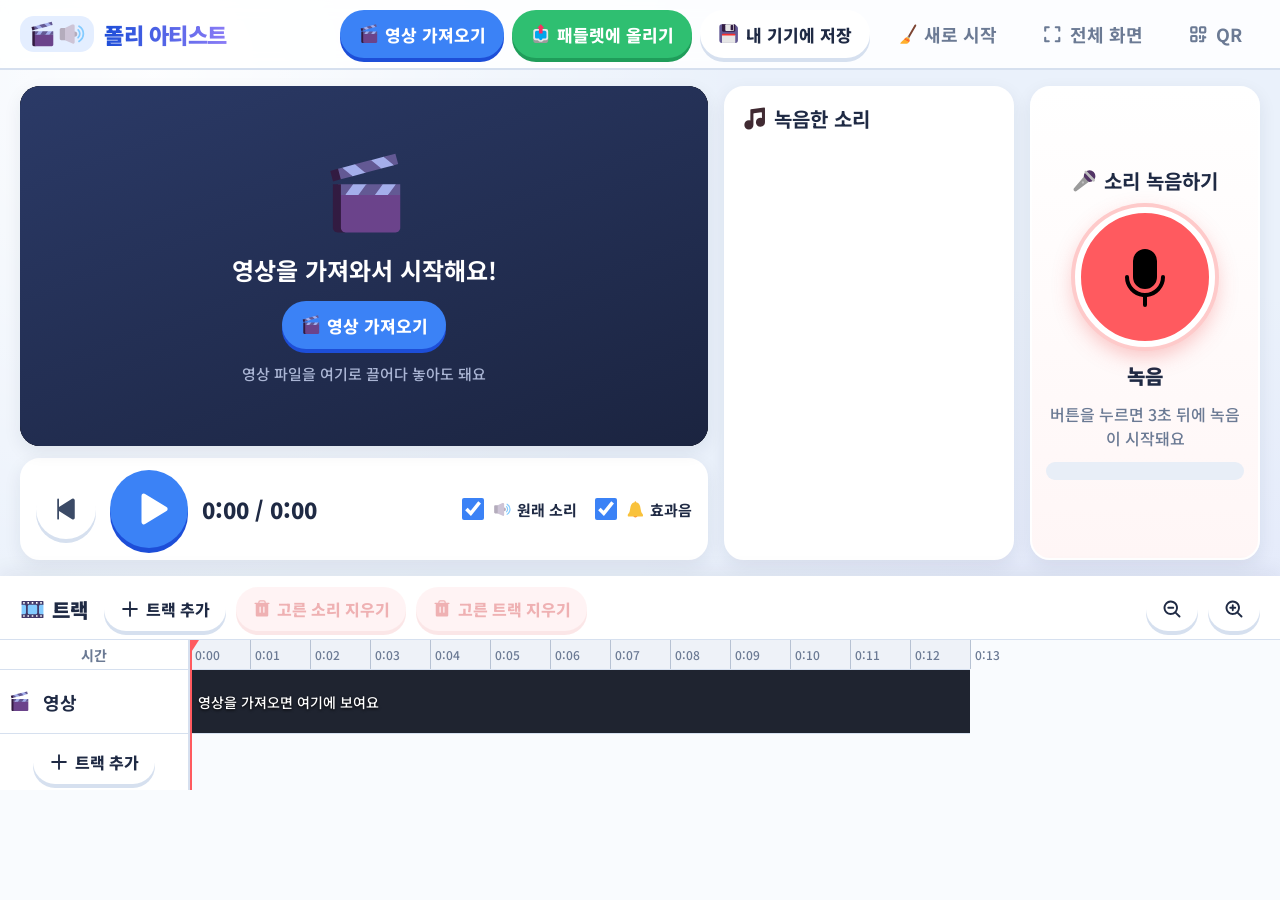
==== commit 85486473: "디자인 새 단장: GSAP 움직임, Howler 효과음, confetti 축하 효과, Phosphor·Fluent Emoji 아이콘 - 아이콘을 SVG(Phosphor, Fluen" ====
--- a/index.html
+++ b/index.html
@@ -3,7 +3,7 @@
 <head>
   <meta charset="utf-8">
   <meta name="viewport" content="width=device-width, initial-scale=1, maximum-scale=1, user-scalable=no, viewport-fit=cover">
-  <meta name="theme-color" content="#3b82f6">
+  <meta name="theme-color" content="#2563eb">
   <meta name="apple-mobile-web-app-capable" content="yes">
   <meta name="mobile-web-app-capable" content="yes">
   <meta name="apple-mobile-web-app-status-bar-style" content="default">
@@ -20,14 +20,14 @@
 
   <!-- 상단 바 -->
   <header class="topbar">
-    <div class="logo"><span class="logo-emoji">🎬🔊</span> 폴리 아티스트</div>
+    <div class="logo"><span class="logo-mark"><i data-emoji="🎬"></i><i data-emoji="🔊"></i></span><span class="logo-text">폴리 아티스트</span></div>
     <div class="topbar-actions">
-      <button id="btn-open-video" class="btn btn-big btn-blue">🎬 영상 가져오기</button>
-      <button id="btn-send" class="btn btn-big btn-green">📤 패들렛에 올리기</button>
-      <button id="btn-export" class="btn btn-big">💾 내 기기에 저장</button>
-      <button id="btn-new" class="btn btn-ghost">🧹 새로 시작</button>
-      <button id="btn-fullscreen" class="btn btn-ghost" title="전체 화면">⛶ 전체 화면</button>
-      <button id="btn-qr" class="btn btn-ghost" title="접속 QR 보기">📱 QR</button>
+      <button id="btn-open-video" class="btn btn-big btn-blue"><i data-emoji="🎬"></i>영상 가져오기</button>
+      <button id="btn-send" class="btn btn-big btn-green"><i data-emoji="📤"></i>패들렛에 올리기</button>
+      <button id="btn-export" class="btn btn-big btn-white"><i data-emoji="💾"></i>내 기기에 저장</button>
+      <button id="btn-new" class="btn btn-ghost"><i data-emoji="🧹"></i>새로 시작</button>
+      <button id="btn-fullscreen" class="btn btn-ghost" title="전체 화면"><i data-ph="corners-out-bold"></i><span id="fullscreen-label">전체 화면</span></button>
+      <button id="btn-qr" class="btn btn-ghost" title="접속 QR 보기"><i data-ph="qr-code-bold"></i>QR</button>
     </div>
   </header>
 
@@ -39,44 +39,46 @@
         <video id="video" playsinline preload="auto"></video>
 
         <div class="video-empty" id="video-empty">
-          <div class="big-emoji">🎬</div>
+          <div class="big-emoji"><i data-emoji="🎬"></i></div>
           <p class="empty-title">영상을 가져와서 시작해요!</p>
-          <button class="btn btn-big btn-blue" id="btn-open-video-2">🎬 영상 가져오기</button>
+          <button class="btn btn-big btn-blue" id="btn-open-video-2"><i data-emoji="🎬"></i>영상 가져오기</button>
           <p class="hint">영상 파일을 여기로 끌어다 놓아도 돼요</p>
         </div>
 
         <div class="countdown" id="countdown" hidden>3</div>
-        <div class="rec-badge" id="rec-badge" hidden>● 녹음 중</div>
+        <div class="rec-badge" id="rec-badge" hidden><span class="rec-dot"></span>녹음 중</div>
       </div>
       </div>
 
       <div class="transport">
-        <button id="btn-start" class="btn btn-round" title="처음으로" aria-label="처음으로">
-          <svg viewBox="0 0 24 24" aria-hidden="true"><path d="M5 5h3v14H5zM20 5v14L9 12z"/></svg>
-        </button>
+        <button id="btn-start" class="btn btn-round" title="처음으로" aria-label="처음으로"><i data-ph="skip-back-fill"></i></button>
         <button id="btn-play" class="btn btn-round btn-play" title="재생" aria-label="재생">
-          <svg class="ic-play" viewBox="0 0 24 24" aria-hidden="true"><path d="M8 5.5v13a1 1 0 0 0 1.5.87l11-6.5a1 1 0 0 0 0-1.74l-11-6.5A1 1 0 0 0 8 5.5z"/></svg>
-          <svg class="ic-pause" viewBox="0 0 24 24" aria-hidden="true"><rect x="6" y="5" width="4.5" height="14" rx="1.5"/><rect x="13.5" y="5" width="4.5" height="14" rx="1.5"/></svg>
+          <i class="ic-play" data-ph="play-fill"></i>
+          <i class="ic-pause" data-ph="pause-fill"></i>
         </button>
         <div class="time" id="time-display">0:00 / 0:00</div>
         <label class="toggle">
           <input type="checkbox" id="chk-original" checked>
-          <span>🔊 영상 원래 소리</span>
+          <span><i data-emoji="🔊"></i>원래 소리</span>
         </label>
+        <label class="toggle">
+          <input type="checkbox" id="chk-fx" checked>
+          <span><i data-emoji="🔔"></i>효과음</span>
+        </label>
       </div>
     </section>
 
     <aside class="sound-panel">
-      <h2>🎵 녹음한 소리</h2>
+      <h2><i data-emoji="🎵"></i>녹음한 소리</h2>
       <div id="sound-list" class="sound-list"></div>
     </aside>
 
     <aside class="record-panel">
-      <h2>🎤 소리 녹음하기</h2>
+      <h2><i data-emoji="🎤"></i>소리 녹음하기</h2>
 
       <button id="btn-record" class="record-btn" title="녹음" aria-label="녹음">
-        <svg class="mic-icon" viewBox="0 0 24 24" aria-hidden="true"><path d="M12 15a4 4 0 0 0 4-4V6a4 4 0 0 0-8 0v5a4 4 0 0 0 4 4z"/><path d="M19 11a1 1 0 0 0-2 0 5 5 0 0 1-10 0 1 1 0 0 0-2 0 7 7 0 0 0 6 6.92V20H9a1 1 0 0 0 0 2h6a1 1 0 0 0 0-2h-2v-2.08A7 7 0 0 0 19 11z"/></svg>
-        <svg class="stop-icon" viewBox="0 0 24 24" aria-hidden="true"><rect x="5" y="5" width="14" height="14" rx="3"/></svg>
+        <i class="mic-icon" data-ph="microphone-fill"></i>
+        <i class="stop-icon" data-ph="stop-fill"></i>
       </button>
       <p id="record-label" class="record-label">녹음</p>
       <p id="record-status" class="record-status">버튼을 누르면 3초 뒤에 녹음이 시작돼요</p>
@@ -90,13 +92,13 @@
   <!-- 하단 타임라인 -->
   <section class="timeline-area">
     <div class="timeline-toolbar">
-      <span class="tl-title">🎞 트랙</span>
-      <button id="btn-add-track" class="btn btn-small">➕ 트랙 추가</button>
-      <button id="btn-del-clip" class="btn btn-small btn-red" disabled>🗑 고른 소리 지우기</button>
-      <button id="btn-del-track" class="btn btn-small btn-red" disabled>🗑 고른 트랙 지우기</button>
+      <span class="tl-title"><i data-emoji="🎞️"></i>트랙</span>
+      <button id="btn-add-track" class="btn btn-small btn-white"><i data-ph="plus-bold"></i>트랙 추가</button>
+      <button id="btn-del-clip" class="btn btn-small btn-red" disabled><i data-ph="trash-fill"></i>고른 소리 지우기</button>
+      <button id="btn-del-track" class="btn btn-small btn-red" disabled><i data-ph="trash-fill"></i>고른 트랙 지우기</button>
       <span class="spacer"></span>
-      <button id="btn-zoom-out" class="btn btn-small" title="작게 보기">🔍➖</button>
-      <button id="btn-zoom-in" class="btn btn-small" title="크게 보기">🔍➕</button>
+      <button id="btn-zoom-out" class="btn btn-small btn-white btn-icon" title="작게 보기" aria-label="작게 보기"><i data-ph="magnifying-glass-minus-bold"></i></button>
+      <button id="btn-zoom-in" class="btn btn-small btn-white btn-icon" title="크게 보기" aria-label="크게 보기"><i data-ph="magnifying-glass-plus-bold"></i></button>
     </div>
 
     <div class="timeline-scroll" id="timeline-scroll">
@@ -106,13 +108,13 @@
           <div class="lane ruler" id="ruler"></div>
         </div>
         <div class="row video-row">
-          <div class="track-head video-head">🎬 영상</div>
+          <div class="track-head video-head"><i data-emoji="🎬"></i>영상</div>
           <div class="lane video-lane" id="video-lane"></div>
         </div>
         <div id="tracks"></div>
         <div class="row add-row">
           <div class="track-head add-head">
-            <button id="btn-add-track-2" class="btn btn-small">➕ 트랙 추가</button>
+            <button id="btn-add-track-2" class="btn btn-small btn-white"><i data-ph="plus-bold"></i>트랙 추가</button>
           </div>
           <div class="lane add-lane"></div>
         </div>
@@ -135,7 +137,7 @@
   <!-- 내보내기 진행 창 -->
   <div class="modal" id="export-overlay" hidden>
     <div class="modal-box">
-      <p class="modal-text">⏳ 작품을 만드는 중이에요…<br><small>영상이 끝날 때까지 잠깐 기다려요</small></p>
+      <p class="modal-text"><i data-emoji="🎬"></i> 작품을 만드는 중이에요…<br><small>영상이 끝날 때까지 잠깐 기다려요</small></p>
       <div class="progress"><div id="export-progress" class="progress-fill"></div></div>
       <div class="modal-btns">
         <button id="export-cancel" class="btn btn-ghost">그만두기</button>
@@ -157,7 +159,7 @@
   <!-- 접속 QR -->
   <div class="modal" id="qr-modal" hidden>
     <div class="modal-box qr-box">
-      <p class="modal-text">📱 QR을 찍으면 이 앱이 열려요</p>
+      <p class="modal-text"><i data-emoji="📱"></i> QR을 찍으면 이 앱이 열려요</p>
       <div id="qr-code" class="qr-code"></div>
       <p id="qr-warn" class="qr-warn" hidden>⚠️ 지금은 파일을 내 컴퓨터에서 직접 연 상태라, 이 주소로는 다른 기기가 들어올 수 없어요.<br>앱을 인터넷에 올린 주소(예: https://…github.io/Foley-artist/)를 아래에 적으면 QR이 만들어져요.</p>
       <label class="qr-url-label" for="qr-url">앱 주소 (학생이 들어올 주소)</label>
@@ -174,15 +176,15 @@
   <!-- 패들렛에 올리기 안내 -->
   <div class="modal" id="padlet-modal" hidden>
     <div class="modal-box padlet-box">
-      <p class="modal-text">🎉 작품 파일을 저장했어요!</p>
+      <p class="modal-text"><i data-emoji="🎉"></i> 작품 파일을 저장했어요!</p>
       <ol class="steps">
         <li><b>패들렛</b>을 열어요</li>
         <li><b>➕</b> 버튼을 누르고 <b>파일 올리기</b>를 골라요</li>
         <li>방금 저장한 <b>폴리아티스트_작품</b> 파일을 골라요</li>
       </ol>
       <div class="padlet-btns">
-        <a id="padlet-open" class="btn btn-big btn-blue" target="_blank" rel="noopener" hidden>🌐 패들렛 열기</a>
-        <button id="padlet-save" class="btn btn-big">💾 파일 다시 저장</button>
+        <a id="padlet-open" class="btn btn-big btn-blue" target="_blank" rel="noopener" hidden><i data-ph="globe-bold"></i>패들렛 열기</a>
+        <button id="padlet-save" class="btn btn-big btn-white"><i data-emoji="💾"></i>파일 다시 저장</button>
       </div>
       <p id="padlet-nolink" class="hint-dark" hidden>선생님이 알려 준 패들렛 주소로 들어가서 올려요</p>
       <div class="modal-btns">
@@ -194,7 +196,7 @@
   <!-- 보내기 진행 -->
   <div class="modal" id="send-overlay" hidden>
     <div class="modal-box">
-      <p class="modal-text" id="send-text">🎬 작품을 만드는 중이에요…</p>
+      <p class="modal-text" id="send-text">작품을 만드는 중이에요…</p>
       <div class="progress"><div id="send-progress" class="progress-fill"></div></div>
       <div class="modal-btns">
         <button id="send-cancel" class="btn btn-ghost">그만두기</button>
@@ -206,6 +208,11 @@
   <input type="file" id="file-input" accept="video/*" hidden>
 
   <script src="js/vendor/qrcode.js"></script>
+  <script src="js/vendor/gsap.min.js"></script>
+  <script src="js/vendor/howler.min.js"></script>
+  <script src="js/vendor/tsparticles.confetti.bundle.min.js"></script>
+  <script src="js/icons.js"></script>
+  <script src="js/fx.js"></script>
   <script src="js/app.js"></script>
 </body>
 </html>
--- a/css/style.css
+++ b/css/style.css
@@ -1,21 +1,50 @@
 /* ===== 폴리 아티스트 스타일 ===== */
+/* 레이아웃: 위 3단(영상 | 녹음 목록 | 녹음 버튼) + 아래 트랙. 장난감 같은 두툼한 버튼과 카드 */
 :root {
-  --bg: #f4f7fb;
+  --bg: #eaf1fb;            /* 연한 하늘빛 바탕 */
+  --bg-deep: #dbe6f7;
   --panel: #ffffff;
-  --line: #dfe6ef;
-  --text: #22304a;
-  --muted: #7a889c;
+  --line: #d6e0ef;
+  --ink: #1f2a44;
+  --text: #1f2a44;
+  --muted: #6b7a94;
   --blue: #3b82f6;
-  --blue-dark: #2563eb;
-  --green: #22c55e;
-  --green-dark: #16a34a;
-  --red: #ef4444;
-  --red-dark: #dc2626;
-  --yellow: #fbbf24;
+  --blue-dark: #1d4ed8;
+  --blue-soft: #e4eeff;
+  --green: #2fbf71;
+  --green-dark: #1f9d5a;
+  --red: #ff5a5f;
+  --red-dark: #d93f44;
+  --red-soft: #ffe3e4;
+  --yellow: #ffcf4a;
+  --purple: #8b7cf6;
   --head-w: 190px;
-  --radius: 16px;
-  --shadow: 0 4px 14px rgba(30, 50, 90, 0.10);
-}
+  --radius: 20px;
+  --radius-sm: 14px;
+  --shadow: 0 6px 18px rgba(31, 42, 68, 0.08);
+  --edge: 0 4px 0 rgba(31, 42, 68, 0.12);  /* 버튼 아래 두툼한 턱 */
+  --font-display: "Kakao Big Sans", "KakaoBigSans", "Noto Sans KR", "Apple SD Gothic Neo", "Malgun Gothic", system-ui, sans-serif;
+  --font-body: "Kakao Big Sans", "KakaoBigSans", "Noto Sans KR", "Apple SD Gothic Neo", "Malgun Gothic", system-ui, sans-serif;
+}
+
+/* 카카오 큰글씨: assets/fonts 에 파일을 넣으면 적용, 없으면 Noto Sans KR */
+@font-face {
+  font-family: "Kakao Big Sans";
+  src: url("../assets/fonts/KakaoBigSans-Regular.woff2") format("woff2"), url("../assets/fonts/KakaoBigSans-Regular.ttf") format("truetype");
+  font-weight: 400; font-display: swap;
+}
+@font-face {
+  font-family: "Kakao Big Sans";
+  src: url("../assets/fonts/KakaoBigSans-Bold.woff2") format("woff2"), url("../assets/fonts/KakaoBigSans-Bold.ttf") format("truetype");
+  font-weight: 700 900; font-display: swap;
+}
+
+/* 아이콘(SVG) 공통 */
+.ic { width: 1.25em; height: 1.25em; fill: currentColor; vertical-align: -0.28em; flex: 0 0 auto; }
+.ic-emoji { fill: none; }
+.btn .ic, h2 .ic, .tl-title .ic, .toggle .ic, .track-head .ic { margin-right: 0.35em; }
+.btn-icon .ic { margin-right: 0; }
+.ic-text { font-size: 1.1em; }
 
 * { box-sizing: border-box; }
 
@@ -28,11 +57,12 @@
 }
 
 body {
-  font-family: "Noto Sans KR", "Apple SD Gothic Neo", "Malgun Gothic", system-ui, sans-serif;
+  font-family: var(--font-body);
   font-size: 18px;
   font-weight: 500;
   color: var(--text);
   background: var(--bg);
+  background-image: radial-gradient(circle at 12% 8%, rgba(255, 255, 255, 0.9), transparent 42%), radial-gradient(circle at 88% 92%, rgba(139, 124, 246, 0.10), transparent 40%);
   display: grid;
   grid-template-rows: auto minmax(0, 1fr) min(380px, 36vh);
   grid-template-rows: auto minmax(0, 1fr) min(380px, 36dvh);
@@ -53,46 +83,52 @@
   border: none;
   border-radius: 999px;
   padding: 10px 18px;
-  background: #e8eef7;
+  background: var(--bg-deep);
   color: var(--text);
-  font-weight: 700;
-  box-shadow: 0 2px 0 rgba(0,0,0,0.08);
-  transition: transform 0.08s ease, filter 0.1s ease;
+  font-weight: 800;
+  font-family: var(--font-display);
+  box-shadow: var(--edge);
+  display: inline-flex; align-items: center; justify-content: center;
   white-space: nowrap;
-}
-.btn:hover { filter: brightness(1.05); }
-.btn:active { transform: translateY(2px) scale(0.98); box-shadow: none; }
-.btn:disabled { opacity: 0.45; cursor: not-allowed; transform: none; }
-.btn-big { font-size: 20px; padding: 14px 26px; }
-.btn-small { font-size: 16px; padding: 10px 16px; min-height: 44px; }
-.btn-blue { background: var(--blue); color: #fff; box-shadow: 0 3px 0 var(--blue-dark); }
-.btn-green { background: var(--green); color: #fff; box-shadow: 0 3px 0 var(--green-dark); }
-.btn-red { background: #fee2e2; color: var(--red-dark); }
-.btn-ghost { background: transparent; box-shadow: none; color: var(--muted); }
-.btn-ghost:hover { background: #e8eef7; }
+  transform-origin: center;
+}
+.btn:hover { filter: brightness(1.04); }
+.btn:focus-visible { outline: 3px solid var(--yellow); outline-offset: 2px; }
+.btn:disabled { opacity: 0.4; cursor: not-allowed; }
+.btn-big { font-size: 19px; padding: 13px 24px; min-height: 52px; }
+.btn-small { font-size: 16px; padding: 9px 16px; min-height: 44px; }
+.btn-white { background: #fff; box-shadow: 0 4px 0 var(--line); }
+.btn-blue { background: var(--blue); color: #fff; box-shadow: 0 4px 0 var(--blue-dark); }
+.btn-green { background: var(--green); color: #fff; box-shadow: 0 4px 0 var(--green-dark); }
+.btn-red { background: var(--red-soft); color: var(--red-dark); box-shadow: 0 4px 0 #f7c3c5; }
+.btn-ghost { background: transparent; box-shadow: none; color: var(--muted); font-weight: 700; }
+.btn-ghost:hover { background: rgba(255,255,255,0.7); }
 .btn-round {
   width: 60px; height: 60px; border-radius: 50%;
   padding: 0; display: flex; align-items: center; justify-content: center;
-  color: #3b4a66;
-}
-.btn-round svg { width: 26px; height: 26px; fill: currentColor; display: block; }
-.btn-play { width: 76px; height: 76px; background: var(--blue); color: #fff; box-shadow: 0 4px 0 var(--blue-dark); }
-.btn-play svg { width: 36px; height: 36px; }
+  color: #3b4a66; background: #fff; box-shadow: 0 4px 0 var(--line);
+}
+.btn-round .ic { width: 28px; height: 28px; margin: 0; }
+.btn-play { width: 78px; height: 78px; background: var(--blue); color: #fff; box-shadow: 0 5px 0 var(--blue-dark); }
+.btn-play .ic { width: 38px; height: 38px; }
 .btn-play .ic-play { margin-left: 4px; }      /* 삼각형은 살짝 오른쪽이 가운데로 보임 */
 .btn-play .ic-pause { display: none; }
 .btn-play.playing .ic-play { display: none; }
 .btn-play.playing .ic-pause { display: block; }
-.btn-play.playing { background: #475569; box-shadow: 0 4px 0 #334155; }
+.btn-play.playing { background: #475569; box-shadow: 0 5px 0 #334155; }
 
 /* ---------- 상단 바 ---------- */
 .topbar {
   display: flex; align-items: center; justify-content: space-between; gap: 12px;
-  padding: 12px 20px;
-  background: var(--panel);
+  padding: 10px 20px;
+  background: rgba(255, 255, 255, 0.85);
+  backdrop-filter: blur(8px);
   border-bottom: 2px solid var(--line);
 }
-.logo { font-size: 26px; font-weight: 900; letter-spacing: -0.5px; white-space: nowrap; }
-.logo-emoji { margin-right: 6px; }
+.logo { font-size: 26px; font-weight: 900; letter-spacing: -0.5px; white-space: nowrap; display: flex; align-items: center; gap: 10px; font-family: var(--font-display); }
+.logo-mark { display: inline-flex; align-items: center; background: var(--blue-soft); border-radius: 14px; padding: 4px 8px; gap: 2px; }
+.logo-mark .ic { width: 28px; height: 28px; }
+.logo-text { background: linear-gradient(90deg, var(--blue-dark), var(--purple)); -webkit-background-clip: text; background-clip: text; color: transparent; }
 .topbar-actions { display: flex; gap: 10px; align-items: center; flex-wrap: wrap; justify-content: flex-end; }
 
 /* ---------- 작업 공간 ---------- */
@@ -148,9 +184,10 @@
 .rec-badge {
   position: absolute; top: 14px; left: 14px;
   background: var(--red); color: #fff;
-  padding: 6px 14px; border-radius: 999px; font-weight: 900;
-  animation: blink 1s steps(2, start) infinite;
-}
+  padding: 6px 14px 6px 10px; border-radius: 999px; font-weight: 900;
+  display: flex; align-items: center; gap: 8px;
+}
+.rec-dot { width: 12px; height: 12px; border-radius: 50%; background: #fff; animation: blink 1s steps(2, start) infinite; }
 @keyframes blink { to { visibility: hidden; } }
 
 .transport {
@@ -159,32 +196,43 @@
   background: var(--panel);
   border-radius: var(--radius);
   box-shadow: var(--shadow);
+  border: 2px solid #fff;
+}
+.toggle + .toggle { margin-left: 0; }
+@media (max-width: 1300px) {
+  .btn-big { font-size: 17px; padding: 11px 18px; min-height: 48px; }
+  .topbar-actions { gap: 8px; }
+  .logo { font-size: 22px; }
+  .time { font-size: 20px; min-width: 100px; }
 }
 .time { font-size: 22px; font-weight: 900; font-variant-numeric: tabular-nums; min-width: 120px; }
-.toggle { margin-left: auto; display: flex; align-items: center; gap: 8px; cursor: pointer; font-weight: 700; }
+.toggle { margin-left: auto; display: flex; align-items: center; gap: 6px; cursor: pointer; font-weight: 700; font-size: 15px; white-space: nowrap; }
 .toggle input { width: 22px; height: 22px; accent-color: var(--blue); }
+.toggle span { display: inline-flex; align-items: center; }
 
 /* ---------- 소리 목록 패널 ---------- */
 .sound-panel {
   background: var(--panel);
   border-radius: var(--radius);
   box-shadow: var(--shadow);
+  border: 2px solid #fff;
   padding: 16px;
   display: flex; flex-direction: column; gap: 10px;
   min-height: 0; min-width: 0;
 }
-.sound-panel h2 { margin: 0; font-size: 20px; flex: 0 0 auto; }
+.sound-panel h2 { margin: 0; font-size: 20px; flex: 0 0 auto; display: flex; align-items: center; font-family: var(--font-display); }
 
 /* ---------- 녹음 패널 ---------- */
 .record-panel {
-  background: var(--panel);
+  background: linear-gradient(180deg, #fff, #fff6f6);
   border-radius: var(--radius);
   box-shadow: var(--shadow);
+  border: 2px solid #fff;
   padding: 18px 14px;
   display: flex; flex-direction: column; align-items: center; justify-content: center; gap: 12px;
   overflow: auto; min-width: 0;
 }
-.record-panel h2 { margin: 0; font-size: 20px; flex: 0 0 auto; white-space: nowrap; }
+.record-panel h2 { margin: 0; font-size: 20px; flex: 0 0 auto; white-space: nowrap; display: flex; align-items: center; font-family: var(--font-display); }
 .record-panel > p { flex: 0 0 auto; }
 .record-target { margin: 0; color: var(--muted); font-size: 16px; text-align: center; }
 .record-target span { color: var(--text); font-weight: 700; }
@@ -201,7 +249,7 @@
 }
 .record-btn:hover { background: #f05252; }
 .record-btn:active { transform: scale(0.94); }
-.record-btn svg { width: 64px; height: 64px; fill: #fff; display: block; }
+.record-btn .ic { width: 64px; height: 64px; fill: #fff; display: block; margin: 0; }
 .record-btn .stop-icon { display: none; }
 .record-btn.armed { animation: pulse 1s ease-in-out infinite; }
 .record-btn.recording {
@@ -210,6 +258,7 @@
 }
 .record-btn.recording .mic-icon { display: none; }
 .record-btn.recording .stop-icon { display: block; fill: var(--red); }
+.record-btn.recording .ic { fill: var(--red); }
 @keyframes pulse { 0%, 100% { transform: scale(1); } 50% { transform: scale(1.06); } }
 @keyframes ring {
   0%   { box-shadow: 0 0 0 4px #fecaca, 0 0 0 8px rgba(239, 68, 68, 0.45); }
@@ -232,9 +281,10 @@
 .sound-list { display: flex; flex-direction: column; gap: 8px; overflow: auto; min-height: 0; flex: 1 1 auto; }
 .sound-item {
   display: flex; align-items: center; gap: 8px;
-  padding: 6px 8px; border-radius: 12px;
+  padding: 7px 8px; border-radius: 14px;
   border: 3px solid transparent; background: #f4f7fb;
   cursor: pointer; flex: 0 0 auto;
+  transform-origin: center;
 }
 .sound-item:active { transform: scale(0.98); }
 .sound-item.selected { border-color: var(--blue); background: #e6f0ff; }
@@ -243,7 +293,8 @@
 .sound-text { flex: 1; min-width: 0; display: flex; flex-direction: column; gap: 1px; }
 .sound-name { font-weight: 700; font-size: 15px; white-space: nowrap; overflow: hidden; text-overflow: ellipsis; }
 .sound-meta { font-size: 12px; color: var(--muted); white-space: nowrap; }
-.sound-btn { border: none; background: #fff; width: 34px; height: 34px; border-radius: 10px; font-size: 15px; padding: 0; flex: 0 0 auto; box-shadow: 0 1px 0 rgba(0,0,0,0.08); }
+.sound-btn { border: none; background: #fff; width: 36px; height: 36px; border-radius: 12px; padding: 0; flex: 0 0 auto; box-shadow: 0 2px 0 var(--line); display: grid; place-items: center; color: #3b4a66; }
+.sound-btn .ic { width: 18px; height: 18px; margin: 0; }
 .track-row.can-drop .lane { background-color: #e6f0ff; }
 .track-row.can-drop .track-head { background: #e6f0ff; }
 
@@ -252,7 +303,8 @@
   display: flex; flex-direction: column;
   min-width: 0; overflow: hidden;
   background: var(--panel);
-  border-top: 2px solid var(--line);
+  border-top: 3px solid #fff;
+  box-shadow: 0 -6px 18px rgba(31, 42, 68, 0.06);
   min-height: 0;
 }
 .timeline-toolbar {
@@ -260,13 +312,14 @@
   padding: 8px 20px;
   border-bottom: 1px solid var(--line);
 }
-.tl-title { font-weight: 900; font-size: 20px; margin-right: 6px; }
+.tl-title { font-weight: 900; font-size: 20px; margin-right: 6px; display: inline-flex; align-items: center; font-family: var(--font-display); }
 .spacer { flex: 1; }
 
 .timeline-scroll { flex: 1; min-height: 0; overflow: auto; position: relative; background: #f9fbfe; touch-action: pan-x pan-y; -webkit-overflow-scrolling: touch; }
 .timeline-inner { position: relative; min-width: 100%; }
 
 .row { display: flex; position: relative; }
+.video-head, .ruler-head { display: flex; align-items: center; }
 .track-head {
   position: sticky; left: 0; z-index: 6;
   width: var(--head-w); flex: 0 0 var(--head-w);
@@ -296,16 +349,18 @@
 .track-row { height: 88px; }
 .track-row.drop-target .lane { background-color: #fff7cc; }
 .track-head.selected { background: #e6f0ff; box-shadow: inset 4px 0 0 var(--blue); }
-.icon-btn { border: none; background: #f1f5fb; width: 44px; height: 44px; border-radius: 12px; font-size: 24px; padding: 0; flex: 0 0 auto; }
+.icon-btn { border: none; background: #f1f5fb; width: 46px; height: 46px; border-radius: 14px; padding: 0; flex: 0 0 auto; display: grid; place-items: center; box-shadow: 0 3px 0 var(--line); }
+.icon-btn .ic { width: 30px; height: 30px; margin: 0; }
 .icon-btn:active { transform: scale(0.95); }
 .track-name {
   flex: 1; min-width: 0; border: none; background: transparent;
-  font-weight: 700; font-size: 15px; padding: 2px 4px; border-radius: 6px;
-  color: var(--text);
+  font-weight: 800; font-size: 15px; padding: 2px 4px; border-radius: 6px;
+  color: var(--text); font-family: var(--font-display);
 }
 .track-name:focus { outline: 2px solid var(--blue); background: #fff; }
 .track-btns { display: flex; flex-direction: row; gap: 4px; }
-.mini-btn { border: none; background: #f1f5fb; font-size: 20px; width: 40px; height: 40px; padding: 0; border-radius: 10px; line-height: 1; flex: 0 0 auto; }
+.mini-btn { border: none; background: #f1f5fb; width: 40px; height: 40px; padding: 0; border-radius: 12px; line-height: 1; flex: 0 0 auto; display: grid; place-items: center; color: #3b4a66; box-shadow: 0 3px 0 var(--line); }
+.mini-btn .ic { width: 22px; height: 22px; margin: 0; }
 .mini-btn:hover { background: #e8eef7; }
 .track-lane { cursor: pointer; }
 
@@ -340,11 +395,13 @@
   pointer-events: none; font-variant-numeric: tabular-nums;
 }
 .clip-label {
-  position: absolute; left: 8px; top: 4px;
-  font-size: 13px; font-weight: 700; color: rgba(0,0,0,0.7);
+  position: absolute; left: 8px; top: 5px;
+  font-size: 13px; font-weight: 800; color: rgba(0,0,0,0.7);
   pointer-events: none; white-space: nowrap;
+  display: flex; align-items: center; gap: 4px;
   text-shadow: 0 1px 0 rgba(255,255,255,0.7);
 }
+.clip-label .ic { width: 18px; height: 18px; margin: 0; }
 
 .add-row { height: 56px; }
 .add-head { justify-content: center; border-bottom: none; }
@@ -369,12 +426,13 @@
   display: grid; place-items: center;
 }
 .modal-box {
-  background: #fff; border-radius: 24px; padding: 28px 32px;
+  background: #fff; border-radius: 28px; padding: 28px 32px; border: 3px solid #fff;
   min-width: 340px; max-width: 90vw;
   box-shadow: 0 20px 50px rgba(0,0,0,0.3);
   display: flex; flex-direction: column; gap: 20px; align-items: center;
 }
-.modal-text { margin: 0; font-size: 22px; font-weight: 700; text-align: center; line-height: 1.5; }
+.modal-text { margin: 0; font-size: 22px; font-weight: 800; text-align: center; line-height: 1.5; font-family: var(--font-display); }
+.modal-text .ic { width: 1.3em; height: 1.3em; }
 .modal-text small { font-size: 16px; color: var(--muted); font-weight: 500; }
 .modal-btns { display: flex; gap: 12px; }
 .icon-grid {
@@ -382,9 +440,10 @@
   max-width: 440px; max-height: 50vh; overflow: auto; padding: 4px;
 }
 .icon-choice {
-  border: 3px solid transparent; background: #f1f5fb; border-radius: 14px;
-  font-size: 34px; width: 60px; height: 60px; padding: 0; display: grid; place-items: center;
-}
+  border: 3px solid transparent; background: #f1f5fb; border-radius: 16px;
+  width: 62px; height: 62px; padding: 0; display: grid; place-items: center;
+}
+.icon-choice .ic { width: 40px; height: 40px; margin: 0; }
 .icon-choice:active { transform: scale(0.92); }
 .icon-choice.current { border-color: var(--blue); background: #e6f0ff; }
 .qr-box { max-width: 420px; }
@@ -403,15 +462,15 @@
 .progress-fill { height: 100%; width: 0%; background: var(--green); transition: width 0.2s linear; }
 
 .toast {
-  position: fixed; left: 50%; bottom: 340px; transform: translateX(-50%);
-  background: #1f2937; color: #fff;
+  position: fixed; left: 50%; bottom: 40vh; transform: translateX(-50%);
+  background: var(--ink); color: #fff;
   padding: 14px 24px; border-radius: 999px;
   font-size: 20px; font-weight: 700;
   box-shadow: 0 10px 30px rgba(0,0,0,0.3);
   z-index: 60;
-  animation: toast-in 0.25s ease;
-}
-@keyframes toast-in { from { opacity: 0; transform: translate(-50%, 10px); } to { opacity: 1; transform: translate(-50%, 0); } }
+  animation: none;
+}
+@keyframes toast-in { from { opacity: 0; } to { opacity: 1; } }
 
 /* ---------- 작은 화면 ---------- */
 /* 낮은 화면(가로로 든 태블릿): 여백과 조작 버튼을 줄여 영상 공간 확보 */
@@ -428,7 +487,7 @@
   .record-panel { padding: 12px; gap: 8px; }
   .record-panel h2 { font-size: 18px; }
   .record-btn { width: 96px; height: 96px; border-width: 5px; }
-  .record-btn svg { width: 44px; height: 44px; }
+  .record-btn .ic { width: 44px; height: 44px; }
   .record-label { font-size: 16px; }
   .record-status { min-height: 0; font-size: 14px; }
   .timeline-toolbar { padding: 6px 16px; }
@@ -446,7 +505,7 @@
   .sound-panel { min-height: 180px; max-height: 300px; }
   .record-panel { min-height: 180px; }
   .record-btn { width: 104px; height: 104px; }
-  .record-btn svg { width: 48px; height: 48px; }
+  .record-btn .ic { width: 48px; height: 48px; }
   .logo { font-size: 20px; }
   .btn-big { font-size: 16px; padding: 10px 16px; }
 }
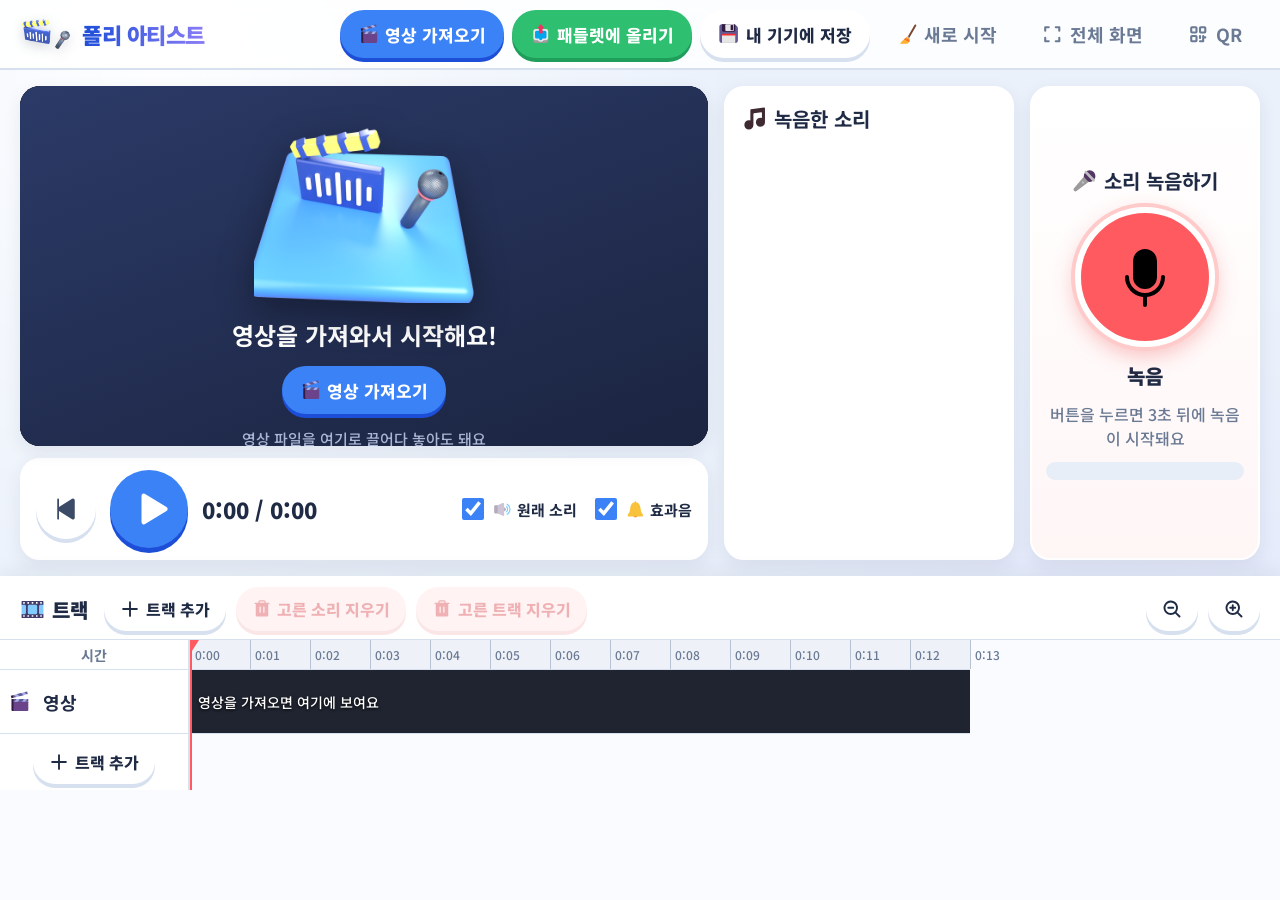
==== commit 687cb419: "Blender로 렌더한 3D 앱 아이콘·로고 적용 (실험) - blender/render_icon.py: 클래퍼보드+마이크 장면을 코드로 구성해 Cycles로 렌더 - 홈 화면 아" ====
--- a/index.html
+++ b/index.html
@@ -9,8 +9,8 @@
   <meta name="apple-mobile-web-app-status-bar-style" content="default">
   <meta name="apple-mobile-web-app-title" content="폴리 아티스트">
   <link rel="manifest" href="manifest.webmanifest">
-  <link rel="icon" href="icons/icon.svg" type="image/svg+xml">
-  <link rel="apple-touch-icon" href="icons/icon-180.png">
+  <link rel="icon" href="icons/icon3d-192.png" type="image/png">
+  <link rel="apple-touch-icon" href="icons/icon3d-180.png">
   <title>폴리 아티스트 - 영상에 소리 입히기</title>
   <link rel="preconnect" href="https://fonts.googleapis.com">
   <link href="https://fonts.googleapis.com/css2?family=Noto+Sans+KR:wght@500;700;900&display=swap" rel="stylesheet">
@@ -20,7 +20,7 @@
 
   <!-- 상단 바 -->
   <header class="topbar">
-    <div class="logo"><span class="logo-mark"><i data-emoji="🎬"></i><i data-emoji="🔊"></i></span><span class="logo-text">폴리 아티스트</span></div>
+    <div class="logo"><img class="logo-3d" src="icons/logo3d-256.png" alt="" width="64" height="45"><span class="logo-text">폴리 아티스트</span></div>
     <div class="topbar-actions">
       <button id="btn-open-video" class="btn btn-big btn-blue"><i data-emoji="🎬"></i>영상 가져오기</button>
       <button id="btn-send" class="btn btn-big btn-green"><i data-emoji="📤"></i>패들렛에 올리기</button>
@@ -39,7 +39,7 @@
         <video id="video" playsinline preload="auto"></video>
 
         <div class="video-empty" id="video-empty">
-          <div class="big-emoji"><i data-emoji="🎬"></i></div>
+          <img class="empty-3d" src="icons/tile3d-512.png" alt="" width="220" height="220">
           <p class="empty-title">영상을 가져와서 시작해요!</p>
           <button class="btn btn-big btn-blue" id="btn-open-video-2"><i data-emoji="🎬"></i>영상 가져오기</button>
           <p class="hint">영상 파일을 여기로 끌어다 놓아도 돼요</p>
--- a/css/style.css
+++ b/css/style.css
@@ -126,8 +126,7 @@
   border-bottom: 2px solid var(--line);
 }
 .logo { font-size: 26px; font-weight: 900; letter-spacing: -0.5px; white-space: nowrap; display: flex; align-items: center; gap: 10px; font-family: var(--font-display); }
-.logo-mark { display: inline-flex; align-items: center; background: var(--blue-soft); border-radius: 14px; padding: 4px 8px; gap: 2px; }
-.logo-mark .ic { width: 28px; height: 28px; }
+.logo-3d { width: 64px; height: auto; display: block; filter: drop-shadow(0 4px 6px rgba(31, 42, 68, 0.18)); }
 .logo-text { background: linear-gradient(90deg, var(--blue-dark), var(--purple)); -webkit-background-clip: text; background-clip: text; color: transparent; }
 .topbar-actions { display: flex; gap: 10px; align-items: center; flex-wrap: wrap; justify-content: flex-end; }
 
@@ -168,6 +167,7 @@
   background: linear-gradient(160deg, #2b3a67, #1b2440);
 }
 .big-emoji { font-size: 72px; line-height: 1; }
+.empty-3d { width: min(220px, 40%); height: auto; filter: drop-shadow(0 12px 18px rgba(0, 0, 0, 0.35)); }
 .empty-title { font-size: 24px; font-weight: 700; margin: 0; }
 .hint { color: #aab5d4; font-size: 15px; margin: 0; }
 
@@ -203,6 +203,7 @@
   .btn-big { font-size: 17px; padding: 11px 18px; min-height: 48px; }
   .topbar-actions { gap: 8px; }
   .logo { font-size: 22px; }
+  .logo-3d { width: 52px; }
   .time { font-size: 20px; min-width: 100px; }
 }
 .time { font-size: 22px; font-weight: 900; font-variant-numeric: tabular-nums; min-width: 120px; }
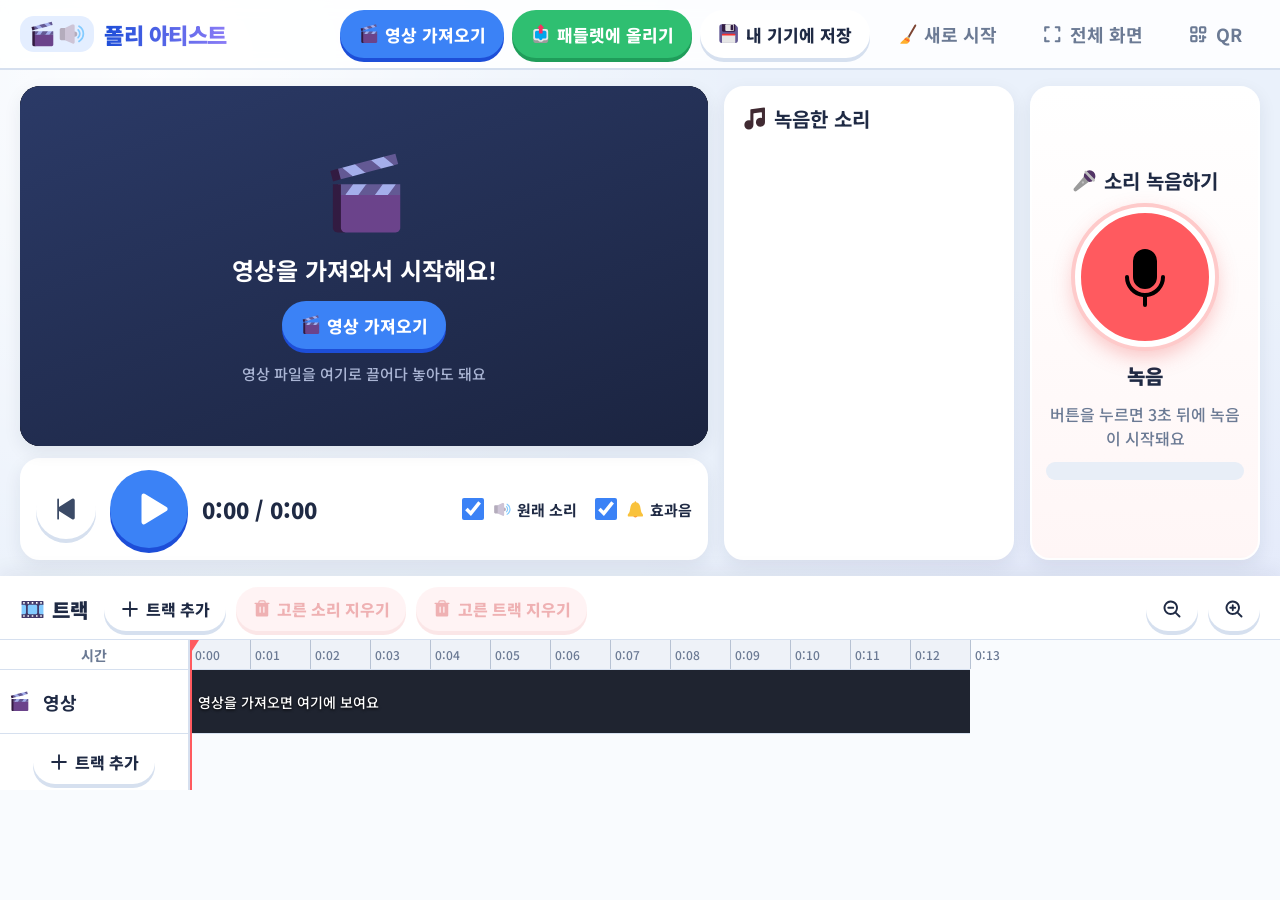
==== commit 19b64cb5: "3D 아이콘 실험 되돌리기 (학교용으로 가볍게 유지) Co-Authored-By: Claude Fable 5.1 <noreply@anthropic.com> Claude-Sessio" ====
--- a/index.html
+++ b/index.html
@@ -9,8 +9,8 @@
   <meta name="apple-mobile-web-app-status-bar-style" content="default">
   <meta name="apple-mobile-web-app-title" content="폴리 아티스트">
   <link rel="manifest" href="manifest.webmanifest">
-  <link rel="icon" href="icons/icon3d-192.png" type="image/png">
-  <link rel="apple-touch-icon" href="icons/icon3d-180.png">
+  <link rel="icon" href="icons/icon.svg" type="image/svg+xml">
+  <link rel="apple-touch-icon" href="icons/icon-180.png">
   <title>폴리 아티스트 - 영상에 소리 입히기</title>
   <link rel="preconnect" href="https://fonts.googleapis.com">
   <link href="https://fonts.googleapis.com/css2?family=Noto+Sans+KR:wght@500;700;900&display=swap" rel="stylesheet">
@@ -20,7 +20,7 @@
 
   <!-- 상단 바 -->
   <header class="topbar">
-    <div class="logo"><img class="logo-3d" src="icons/logo3d-256.png" alt="" width="64" height="45"><span class="logo-text">폴리 아티스트</span></div>
+    <div class="logo"><span class="logo-mark"><i data-emoji="🎬"></i><i data-emoji="🔊"></i></span><span class="logo-text">폴리 아티스트</span></div>
     <div class="topbar-actions">
       <button id="btn-open-video" class="btn btn-big btn-blue"><i data-emoji="🎬"></i>영상 가져오기</button>
       <button id="btn-send" class="btn btn-big btn-green"><i data-emoji="📤"></i>패들렛에 올리기</button>
@@ -39,7 +39,7 @@
         <video id="video" playsinline preload="auto"></video>
 
         <div class="video-empty" id="video-empty">
-          <img class="empty-3d" src="icons/tile3d-512.png" alt="" width="220" height="220">
+          <div class="big-emoji"><i data-emoji="🎬"></i></div>
           <p class="empty-title">영상을 가져와서 시작해요!</p>
           <button class="btn btn-big btn-blue" id="btn-open-video-2"><i data-emoji="🎬"></i>영상 가져오기</button>
           <p class="hint">영상 파일을 여기로 끌어다 놓아도 돼요</p>
--- a/css/style.css
+++ b/css/style.css
@@ -126,7 +126,8 @@
   border-bottom: 2px solid var(--line);
 }
 .logo { font-size: 26px; font-weight: 900; letter-spacing: -0.5px; white-space: nowrap; display: flex; align-items: center; gap: 10px; font-family: var(--font-display); }
-.logo-3d { width: 64px; height: auto; display: block; filter: drop-shadow(0 4px 6px rgba(31, 42, 68, 0.18)); }
+.logo-mark { display: inline-flex; align-items: center; background: var(--blue-soft); border-radius: 14px; padding: 4px 8px; gap: 2px; }
+.logo-mark .ic { width: 28px; height: 28px; }
 .logo-text { background: linear-gradient(90deg, var(--blue-dark), var(--purple)); -webkit-background-clip: text; background-clip: text; color: transparent; }
 .topbar-actions { display: flex; gap: 10px; align-items: center; flex-wrap: wrap; justify-content: flex-end; }
 
@@ -167,7 +168,6 @@
   background: linear-gradient(160deg, #2b3a67, #1b2440);
 }
 .big-emoji { font-size: 72px; line-height: 1; }
-.empty-3d { width: min(220px, 40%); height: auto; filter: drop-shadow(0 12px 18px rgba(0, 0, 0, 0.35)); }
 .empty-title { font-size: 24px; font-weight: 700; margin: 0; }
 .hint { color: #aab5d4; font-size: 15px; margin: 0; }
 
@@ -203,7 +203,6 @@
   .btn-big { font-size: 17px; padding: 11px 18px; min-height: 48px; }
   .topbar-actions { gap: 8px; }
   .logo { font-size: 22px; }
-  .logo-3d { width: 52px; }
   .time { font-size: 20px; min-width: 100px; }
 }
 .time { font-size: 22px; font-weight: 900; font-variant-numeric: tabular-nums; min-width: 120px; }
